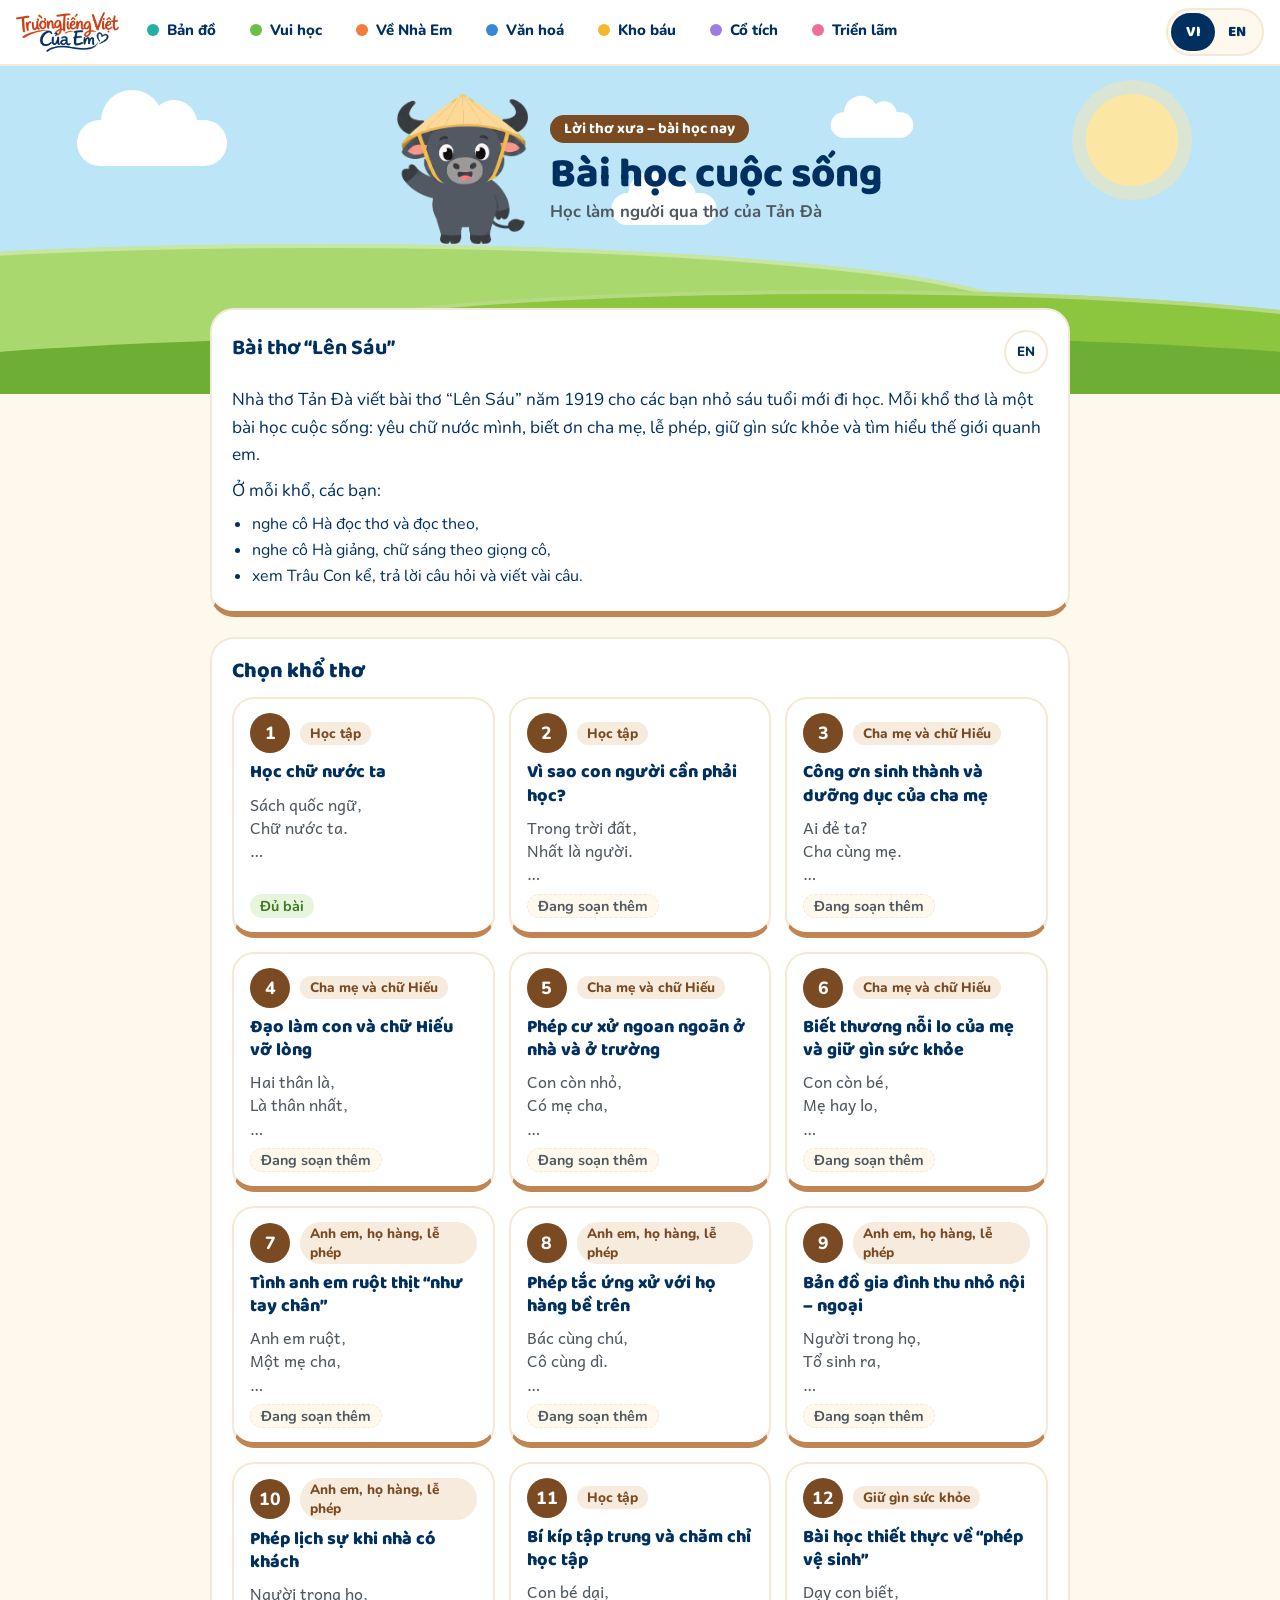
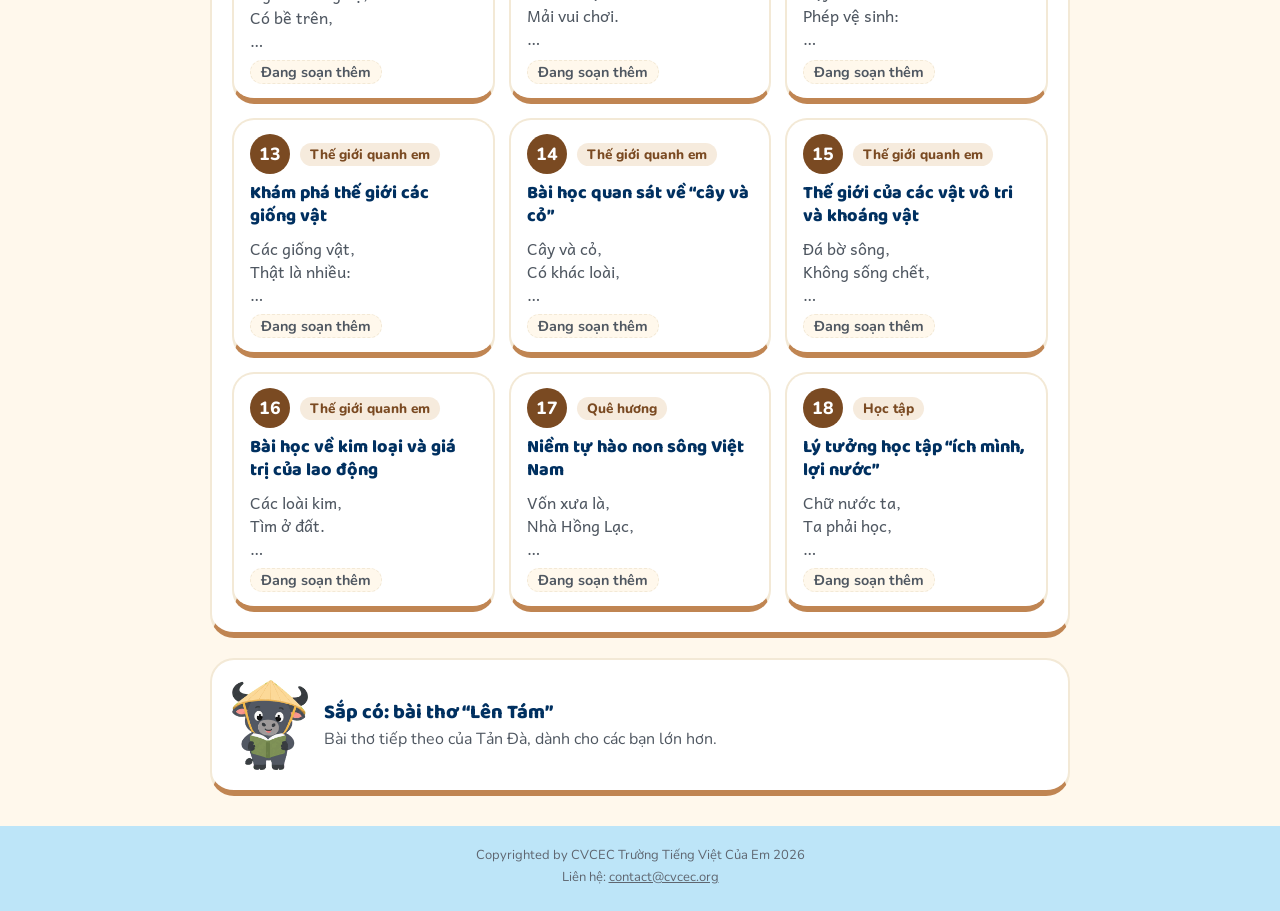
==== index.html @ e5b730c1 "Khung góc Bài học cuộc sống: 18 khổ Lên Sáu Co-Authored-By: Claude Opus 5.5 <noreply@anthropic.com> " ====
<!DOCTYPE html>
<html lang="vi">
<head>
<meta charset="utf-8">
<meta name="viewport" content="width=device-width, initial-scale=1">
<title>Bài học cuộc sống – Trường Tiếng Việt Của Em</title>
<link rel="stylesheet" href="v1/cvcec-chung.css">
<link rel="stylesheet" href="css/bai.css">
<script src="v1/cvcec-chung.js" defer></script>
<script src="data/lensau/danh-sach.js"></script>
<style>
  .gt { margin-top: -86px; position: relative; z-index: 2; }
  .gt h2 { font-family: var(--ttv-phong-tieu-de); font-size: 1.35rem; margin: 0 0 8px; }
  .gt p { margin: 0 0 8px; font-size: 1.08rem; line-height: 1.6; }
  .gt ul { margin: 6px 0 0; padding-left: 20px; }
  .gt li { margin: 4px 0; }
  .ds-kho { list-style: none; margin: 0; padding: 0; display: grid; grid-template-columns: repeat(auto-fill, minmax(250px, 1fr)); gap: 14px; }
  .the-kho { display: flex; flex-direction: column; gap: 8px; height: 100%; background: var(--ttv-the); border: 2px solid var(--ttv-vien);
    border-bottom: 6px solid var(--ttv-goc); border-radius: 22px; padding: 14px 16px; text-decoration: none; color: var(--ttv-chu); min-height: 44px; }
  .the-kho:hover, .the-kho:focus-visible { border-color: var(--ttv-goc); }
  .the-kho .dau { display: flex; align-items: center; gap: 10px; }
  .the-kho .so { display: inline-flex; width: 40px; height: 40px; border-radius: 50%; background: var(--ttv-goc-dam); color: #fff;
    align-items: center; justify-content: center; font-weight: 800; font-size: 1.1rem; flex: 0 0 auto; }
  .the-kho .chu-de { font-size: .85rem; font-weight: 800; background: var(--ttv-goc-nhat); color: var(--ttv-goc-dam); border-radius: 999px; padding: 2px 10px; }
  .the-kho .ten { font-family: var(--ttv-phong-tieu-de); font-weight: 800; font-size: 1.12rem; line-height: 1.3; }
  .the-kho .tho { font-family: var(--ttv-phong-tap-doc); color: var(--ttv-chu-phu); line-height: 1.45; }
  .the-kho .tho span { display: block; }
  .the-kho .tinh-trang { margin-top: auto; display: flex; align-items: center; gap: 8px; flex-wrap: wrap; font-size: .9rem; font-weight: 700; color: var(--ttv-chu-phu); }
  .the-kho .nhan-du { background: var(--ttv-dung-nen); color: var(--ttv-dung); border-radius: 999px; padding: 2px 10px; }
  .the-kho .nhan-khung { background: var(--ttv-nen); border: 1px dashed var(--ttv-vien); border-radius: 999px; padding: 1px 10px; }
  .the-kho .nhan-xong { color: var(--ttv-chu); }
  .sap { display: flex; align-items: center; gap: 16px; }
  .sap img { height: 90px; width: auto; }
  @media (max-width: 600px) { .sap { flex-direction: column; text-align: center; } }
</style>
</head>
<body class="ttv-trang">

<header class="ttv-canh bh-dau">
  <div class="bh-dau-trong">
    <img src="assets/trau-wave.png" alt="Trâu Con vẫy tay chào">
    <div class="bh-dau-chu">
      <span class="bh-nhan">Lời thơ xưa – bài học nay</span>
      <h1 class="ttv-tieu-de">Bài học cuộc sống</h1>
      <p class="bh-phu">Học làm người qua thơ của Tản Đà</p>
    </div>
  </div>
</header>

<main data-ttv-nen="don-gian">
  <div class="bh-khung">
    <section class="ttv-the gt" aria-labelledby="t-gt">
      <div class="bh-the-dau">
        <h2 id="t-gt">Bài thơ “Lên Sáu”</h2>
        <button class="bh-en" type="button" id="nut-en" aria-expanded="false" lang="en">EN</button>
      </div>
      <p class="bh-giai-en" id="en-gt" lang="en">“Lên Sáu” (Turning Six) is a poem the poet Tản Đà wrote in 1919 for six-year-olds starting school. Each verse teaches a life lesson: loving your language, thanking your parents, being polite, keeping healthy and exploring the world. Choose a verse to listen to cô Hà, follow her words and answer the questions.</p>
      <p>Nhà thơ Tản Đà viết bài thơ “Lên Sáu” năm 1919 cho các bạn nhỏ sáu tuổi mới đi học. Mỗi khổ thơ là một bài học cuộc sống: yêu chữ nước mình, biết ơn cha mẹ, lễ phép, giữ gìn sức khỏe và tìm hiểu thế giới quanh em.</p>
      <p>Ở mỗi khổ, các bạn:</p>
      <ul>
        <li>nghe cô Hà đọc thơ và đọc theo,</li>
        <li>nghe cô Hà giảng, chữ sáng theo giọng cô,</li>
        <li>xem Trâu Con kể, trả lời câu hỏi và viết vài câu.</li>
      </ul>
    </section>

    <section class="ttv-the" aria-labelledby="t-ds">
      <h2 id="t-ds" class="ttv-tieu-de" style="font-size:1.35rem;margin:0 0 14px">Chọn khổ thơ</h2>
      <ol class="ds-kho" id="ds-kho"></ol>
    </section>

    <section class="ttv-the sap" aria-label="Sắp có">
      <img src="assets/trau-reading.png" alt="">
      <div>
        <h2 class="ttv-tieu-de" style="font-size:1.25rem;margin:0 0 4px">Sắp có: bài thơ “Lên Tám”</h2>
        <p style="margin:0;color:var(--ttv-chu-phu)">Bài thơ tiếp theo của Tản Đà, dành cho các bạn lớn hơn.</p>
      </div>
    </section>
  </div>
</main>

<footer data-ttv-chan></footer>

<script>
function tao(the, lop, chu) { const el = document.createElement(the); if (lop) el.className = lop; if (chu != null) el.textContent = chu; return el; }
function docLuu(k) { try { const s = localStorage.getItem(k); return s ? JSON.parse(s) : null; } catch (e) { return null; } }
document.getElementById("nut-en").addEventListener("click", function () {
  const p = document.getElementById("en-gt"); const mo = !p.classList.contains("mo");
  p.classList.toggle("mo", mo); this.setAttribute("aria-expanded", mo ? "true" : "false");
});
(window.DANH_SACH_KHO || []).forEach(function (k) {
  const li = tao("li");
  const a = tao("a", "the-kho"); a.href = "kho.html#lensau-" + k.kho;
  const dau = tao("div", "dau"); dau.appendChild(tao("span", "so", String(k.kho))); dau.appendChild(tao("span", "chu-de", k.chuDe)); a.appendChild(dau);
  a.appendChild(tao("span", "ten", k.tieuDe));
  const tho = tao("span", "tho"); k.cauDau.forEach(function (c) { tho.appendChild(tao("span", "", c)); }); tho.appendChild(tao("span", "", "…")); a.appendChild(tho);
  const tt = tao("span", "tinh-trang");
  tt.appendChild(tao("span", k.du ? "nhan-du" : "nhan-khung", k.du ? "Đủ bài" : "Đang soạn thêm"));
  const luu = docLuu("cuocsong:lensau:kho" + k.kho);
  const soSao = luu && luu.sao ? Object.keys(luu.sao).length : 0;
  if (luu && luu.xong) tt.appendChild(tao("span", "nhan-xong", "★ Đã xong"));
  else if (soSao) tt.appendChild(tao("span", "nhan-xong", "★ " + soSao + " sao"));
  a.appendChild(tt);
  li.appendChild(a);
  document.getElementById("ds-kho").appendChild(li);
});
</script>
</body>
</html>
---- v1/cvcec-chung.css ----
/*!
 * Bộ mẫu chung "Làng Trâu Con" – Trường Tiếng Việt Của Em (CVCEC)
 * Phiên bản v1 – https://mau.cvcec.org/v1/cvcec-chung.css
 * v1 chỉ được sửa theo hướng KHÔNG làm vỡ trang đang dùng; thay đổi lớn thì tạo v2.
 *
 * Quy tắc tương phản:
 *   Chữ trắng CHỈ đặt trên --ttv-chinh (đỏ son), --ttv-chu (xanh mực),
 *   --ttv-la-phong (đỏ lá phong) và màu ĐẬM của góc học.
 *   Màu gốc và màu nhạt của góc học chỉ làm dải màu, nền thẻ, biểu tượng;
 *   chữ trên đó dùng --ttv-chu.
 */
@import url("https://fonts.googleapis.com/css2?family=Andika:wght@400;700&family=Baloo+2:wght@500;600;700;800&family=Nunito:wght@400;600;700;800&display=swap");

:root {
  /* Chữ */
  --ttv-chu: #003060;          /* xanh mực: chữ, tiêu đề */
  --ttv-chu-phu: #4F5761;      /* xám Trâu */
  --ttv-chu-mo: #5F6670;       /* dòng bản quyền */

  /* Hành động */
  --ttv-chinh: #C83818;        /* đỏ son: nút chính, chữ trắng */
  --ttv-chinh-dam: #8E2810;
  --ttv-la-phong: #C8181C;     /* trái tim, huy hiệu nhỏ */
  --ttv-sao: #F0B050;          /* vàng nón lá: sao thưởng */

  /* Nền */
  --ttv-nen: #FFF8EC;          /* kem giấy: màn đọc, màn chơi */
  --ttv-troi: #BDE5F8;         /* màn chào */
  --ttv-may: #FFFFFF;
  --ttv-mat-troi: #FCE6A4;     /* mặt trời vàng nhạt */
  --ttv-lua-sang: #A9D86E;
  --ttv-lua: #8CC63F;
  --ttv-lua-dam: #6FAE35;
  --ttv-kem-rom: #F8E3B0;
  --ttv-the: #FFFFFF;
  --ttv-vien: #F3E9D6;

  /* Phản hồi */
  --ttv-dung: #3B7A1F;
  --ttv-dung-nen: #E6F5DC;
  --ttv-sai: #B5461A;
  --ttv-sai-nen: #FDE8DC;

  /* Hình khối */
  --ttv-bo-goc: 24px;
  --ttv-bo-nut: 999px;
  --ttv-cham-toi-thieu: 44px;

  /* Phông */
  --ttv-phong: "Nunito", system-ui, sans-serif;
  --ttv-phong-tieu-de: "Baloo 2", "Nunito", sans-serif;
  --ttv-phong-tap-doc: "Andika", "Nunito", sans-serif;

  /* Màu góc học hiện tại – cvcec-chung.js gán từ TTV_DANH_SACH.
     Giá trị mặc định dưới đây chỉ là màu trung tính dự phòng. */
  --ttv-goc: var(--ttv-vien);
  --ttv-goc-dam: var(--ttv-chu);
  --ttv-goc-nhat: var(--ttv-nen);
}

/* ---------- Trang dùng phong cách chung (tuỳ chọn) ---------- */
.ttv-trang,
[data-ttv-nen="don-gian"] {
  font-family: var(--ttv-phong);
  color: var(--ttv-chu);
}
.ttv-trang { background: var(--ttv-troi); }
[data-ttv-nen="don-gian"] { background: var(--ttv-nen); }
body[data-ttv-nen="don-gian"] .ttv-canh,
body[data-ttv-nen="don-gian"] .ttv-canh-trang-tri { background: var(--ttv-nen); }
body[data-ttv-nen="don-gian"] .ttv-canh-trang-tri { display: none; }

.ttv-tieu-de {
  font-family: var(--ttv-phong-tieu-de);
  font-weight: 800;
  color: var(--ttv-chu);
  line-height: 1.15;
  margin: 0 0 .4em;
}
.ttv-chu-tap-doc {
  font-family: var(--ttv-phong-tap-doc);
  color: var(--ttv-chu);
  font-size: 1.6rem;
  line-height: 1.6;
}

/* ---------- Thẻ ---------- */
.ttv-the {
  box-sizing: border-box;
  background: var(--ttv-the);
  color: var(--ttv-chu);
  border: 2px solid var(--ttv-vien);
  border-bottom: 6px solid var(--ttv-goc);
  border-radius: var(--ttv-bo-goc);
  padding: 20px;
}

/* ---------- Nút viên thuốc ---------- */
.ttv-nut,
.ttv-nut-phu {
  box-sizing: border-box;
  display: inline-flex;
  align-items: center;
  justify-content: center;
  gap: .5em;
  min-height: var(--ttv-cham-toi-thieu);
  min-width: var(--ttv-cham-toi-thieu);
  padding: 8px 24px;
  border-radius: var(--ttv-bo-nut);
  font-family: var(--ttv-phong-tieu-de);
  font-weight: 700;
  font-size: 1.1rem;
  line-height: 1.2;
  text-decoration: none;
  cursor: pointer;
  -webkit-tap-highlight-color: transparent;
  touch-action: manipulation;
  user-select: none;
  transition: transform .08s ease, border-bottom-width .08s ease;
}
.ttv-nut {
  background: var(--ttv-chinh);
  color: #FFFFFF;
  border: 2px solid var(--ttv-chinh);
  border-bottom: 4px solid var(--ttv-chinh-dam);
}
.ttv-nut-phu {
  background: var(--ttv-the);
  color: var(--ttv-chu);
  border: 2px solid var(--ttv-chu);
  border-bottom: 4px solid var(--ttv-chu);
}
.ttv-nut:hover { background: var(--ttv-chinh-dam); border-color: var(--ttv-chinh-dam); }
.ttv-nut-phu:hover { background: var(--ttv-nen); }
.ttv-nut:active,
.ttv-nut-phu:active {
  transform: translateY(2px);
  border-bottom-width: 2px;
  margin-bottom: 2px;
}
.ttv-nut[disabled],
.ttv-nut-phu[disabled],
.ttv-nut[aria-disabled="true"],
.ttv-nut-phu[aria-disabled="true"] { opacity: .5; cursor: not-allowed; }

/* ---------- Nhãn phản hồi, sao, huy hiệu ---------- */
.ttv-nhan-dung,
.ttv-nhan-sai {
  display: inline-flex;
  align-items: center;
  min-height: 36px;
  padding: 4px 18px;
  border-radius: var(--ttv-bo-nut);
  font-family: var(--ttv-phong-tieu-de);
  font-weight: 700;
  font-size: 1.1rem;
  border: 2px solid currentColor;
}
.ttv-nhan-dung { color: var(--ttv-dung); background: var(--ttv-dung-nen); }
.ttv-nhan-sai  { color: var(--ttv-sai);  background: var(--ttv-sai-nen); }

.ttv-sao {
  display: inline-block;
  width: 40px;
  height: 40px;
  background: var(--ttv-sao);
  clip-path: polygon(50% 3%, 62% 36%, 97% 37%, 69% 58%, 79% 92%, 50% 72%, 21% 92%, 31% 58%, 3% 37%, 38% 36%);
  vertical-align: middle;
}
.ttv-sao-tat { background: var(--ttv-vien); }

.ttv-huy-hieu {
  display: inline-flex;
  align-items: center;
  padding: 2px 10px;
  border-radius: var(--ttv-bo-nut);
  background: var(--ttv-la-phong);
  color: #FFFFFF;
  font-family: var(--ttv-phong);
  font-weight: 800;
  font-size: .85rem;
}

/* ---------- Bóng thoại của Trâu Con ---------- */
.ttv-bong-thoai {
  position: relative;
  box-sizing: border-box;
  background: var(--ttv-the);
  color: var(--ttv-chu);
  border: 2px solid var(--ttv-vien);
  border-radius: var(--ttv-bo-goc);
  padding: 16px 20px;
  font-family: var(--ttv-phong-tieu-de);
  font-weight: 700;
  font-size: 1.25rem;
  line-height: 1.35;
}
.ttv-bong-thoai::after {
  content: "";
  position: absolute;
  left: -12px;
  bottom: 22px;
  width: 22px;
  height: 22px;
  background: var(--ttv-the);
  border-left: 2px solid var(--ttv-vien);
  border-bottom: 2px solid var(--ttv-vien);
  transform: rotate(45deg);
}

/* ---------- Cảnh trời – mây – ruộng bậc thang ---------- */
.ttv-canh {
  position: relative;
  overflow: hidden;
  isolation: isolate;
  background: var(--ttv-troi);
  color: var(--ttv-chu);
  padding-bottom: 120px;
}
.ttv-canh > :not(.ttv-canh-trang-tri) { position: relative; z-index: 1; }
.ttv-canh-trang-tri {
  position: absolute;
  inset: 0;
  z-index: 0;
  pointer-events: none;
  overflow: hidden;
}
.ttv-canh-trang-tri span { position: absolute; display: block; }
.ttv-mat-troi {
  top: 28px;
  right: 8%;
  width: 92px;
  height: 92px;
  border-radius: 50%;
  background: var(--ttv-mat-troi);
  box-shadow: 0 0 0 14px rgba(252, 230, 164, .45);
}
.ttv-may {
  width: 150px;
  height: 46px;
  border-radius: var(--ttv-bo-nut);
  background: var(--ttv-may);
}
.ttv-may::before,
.ttv-may::after {
  content: "";
  position: absolute;
  border-radius: 50%;
  background: var(--ttv-may);
}
.ttv-may::before { width: 62px; height: 62px; left: 24px; top: -30px; }
.ttv-may::after  { width: 46px; height: 46px; left: 74px; top: -20px; }
.ttv-may-1 { top: 54px; left: 6%; }
.ttv-may-2 { top: 120px; left: 46%; transform: scale(.7); }
.ttv-may-3 { top: 36px; right: 26%; transform: scale(.55); }

.ttv-ruong {
  left: -10%;
  width: 120%;
  border-radius: 50% 50% 0 0 / 70px 70px 0 0;
}
.ttv-ruong-1 { bottom: 0; height: 150px; background: var(--ttv-lua-sang); left: -30%; width: 110%; }
.ttv-ruong-2 { bottom: 0; height: 104px; background: var(--ttv-lua); left: 15%; width: 100%; }
.ttv-ruong-3 { bottom: 0; height: 60px;  background: var(--ttv-lua-dam); left: -10%; width: 120%; border-radius: 50% 50% 0 0 / 40px 40px 0 0; }
/* bờ ruộng: một đường kem rơm mảnh trên mép mỗi bậc */
.ttv-ruong-1, .ttv-ruong-2 { box-shadow: inset 0 4px 0 rgba(255, 255, 255, .35); }

@media (max-width: 600px) {
  .ttv-canh { padding-bottom: 90px; }
  .ttv-mat-troi { width: 64px; height: 64px; top: 18px; }
  .ttv-may-2 { display: none; }
  .ttv-ruong-1 { height: 110px; }
  .ttv-ruong-2 { height: 76px; }
  .ttv-ruong-3 { height: 44px; }
}

/* ---------- Thanh tab ---------- */
.ttv-thanh {
  all: initial;
  box-sizing: border-box;
  display: flex;
  align-items: center;
  gap: 12px;
  width: 100%;
  min-height: 64px;
  padding: 8px 16px;
  background: var(--ttv-the);
  border-bottom: 2px solid var(--ttv-vien);
  font-family: var(--ttv-phong);
  color: var(--ttv-chu);
  position: relative;
  z-index: 50;
}
.ttv-thanh *, .ttv-chan * { box-sizing: border-box; }
.ttv-thanh-logo {
  flex: 0 0 auto;
  display: inline-flex;
  align-items: center;
  min-height: var(--ttv-cham-toi-thieu);
  border-radius: 12px;
}
.ttv-thanh-logo img {
  display: block;
  height: 40px;
  width: auto;
  max-width: none;
}
.ttv-thanh-tab {
  flex: 1 1 auto;
  display: flex;
  gap: 6px;
  margin: 0;
  padding: 2px;
  list-style: none;
  overflow-x: auto;
  scrollbar-width: thin;
  -webkit-overflow-scrolling: touch;
}
.ttv-thanh-tab li { flex: 0 0 auto; margin: 0; padding: 0; }
.ttv-thanh-tab a {
  display: inline-flex;
  align-items: center;
  gap: 8px;
  min-height: var(--ttv-cham-toi-thieu);
  padding: 6px 14px;
  border-radius: 14px 14px 6px 6px;
  border-bottom: 4px solid transparent;
  font-family: var(--ttv-phong);
  font-weight: 800;
  font-size: 15px;
  line-height: 1.2;
  color: var(--ttv-chu);
  text-decoration: none;
  white-space: nowrap;
}
.ttv-thanh-tab a:hover { background: var(--ttv-nen); }
.ttv-thanh-tab a[aria-current="page"] {
  background: var(--ttv-tab-nhat);
  color: var(--ttv-tab-dam);
  border-bottom-color: var(--ttv-tab-mau);
}
.ttv-cham {
  width: 12px;
  height: 12px;
  border-radius: 50%;
  flex: 0 0 auto;
  background: var(--ttv-tab-mau);
}
.ttv-thanh-ngon-ngu {
  flex: 0 0 auto;
  display: inline-flex;
  padding: 3px;
  border: 2px solid var(--ttv-vien);
  border-radius: var(--ttv-bo-nut);
  background: var(--ttv-nen);
}
.ttv-thanh-ngon-ngu button {
  all: unset;
  box-sizing: border-box;
  min-width: var(--ttv-cham-toi-thieu);
  min-height: 38px;
  padding: 0 10px;
  display: inline-flex;
  align-items: center;
  justify-content: center;
  border-radius: var(--ttv-bo-nut);
  font-family: var(--ttv-phong-tieu-de);
  font-weight: 800;
  font-size: 15px;
  color: var(--ttv-chu);
  cursor: pointer;
}
.ttv-thanh-ngon-ngu button[aria-pressed="true"] {
  background: var(--ttv-chu);
  color: #FFFFFF;
}

@media (max-width: 760px) {
  .ttv-thanh { gap: 8px; padding: 6px 10px; min-height: 56px; }
  .ttv-thanh-logo img { height: 32px; }
  .ttv-thanh-tab a { padding: 6px 10px; font-size: 14px; }
}

/* ---------- Chân trang ---------- */
.ttv-chan {
  box-sizing: border-box;
  padding: 18px 16px 22px;
  text-align: center;
  font-family: var(--ttv-phong);
  font-size: 13px;
  line-height: 1.5;
  color: var(--ttv-chu-mo);
}
.ttv-chan p { margin: 2px 0; }
.ttv-chan a { color: var(--ttv-chu-mo); min-height: 24px; }
/* Không làm mờ bằng opacity: --ttv-chu-mo (#5F6670) đạt 5,49:1 trên nền kem và 5,80:1 trên nền trắng. */
.ttv-ban-quyen { color: var(--ttv-chu-mo); }

/* ---------- Thẻ góc học (dựng bằng TTV.taoTheGoc) ---------- */
.ttv-the-goc {
  display: flex;
  flex-direction: column;
  padding: 0;
  overflow: hidden;
  text-decoration: none;
  color: var(--ttv-chu);
  transition: transform .12s ease;
}
.ttv-the-goc:hover { transform: translateY(-3px); }
.ttv-the-goc-dai {
  height: 10px;
  background: var(--ttv-goc);
}
.ttv-the-goc-anh {
  display: flex;
  align-items: flex-end;
  justify-content: center;
  height: 140px;
  padding: 12px 12px 0;
  background: var(--ttv-goc-nhat);
}
.ttv-the-goc-anh img {
  display: block;
  max-height: 100%;
  max-width: 100%;
  width: auto;
  height: auto;
  object-fit: contain;
}
.ttv-the-goc-noi-dung {
  display: flex;
  flex-direction: column;
  gap: 6px;
  flex: 1 1 auto;
  padding: 14px 18px 18px;
}
.ttv-the-goc-ten {
  font-family: var(--ttv-phong-tieu-de);
  font-weight: 800;
  font-size: 1.25rem;
  line-height: 1.2;
  color: var(--ttv-chu);
  margin: 0;
}
.ttv-the-goc-mo-ta {
  margin: 0 0 6px;
  color: var(--ttv-chu-phu);
  font-size: .98rem;
  line-height: 1.4;
  flex: 1 1 auto;
}
.ttv-the-goc-vao {
  align-self: flex-start;
  display: inline-flex;
  align-items: center;
  min-height: var(--ttv-cham-toi-thieu);
  padding: 6px 18px;
  border-radius: var(--ttv-bo-nut);
  background: var(--ttv-goc-dam);
  color: #FFFFFF;
  font-family: var(--ttv-phong-tieu-de);
  font-weight: 700;
}

/* ---------- Focus bàn phím ---------- */
.ttv-nut:focus-visible,
.ttv-nut-phu:focus-visible,
.ttv-the-goc:focus-visible,
.ttv-thanh a:focus-visible,
.ttv-thanh button:focus-visible,
.ttv-chan a:focus-visible,
[data-ttv-nen] a:focus-visible,
[data-ttv-nen] button:focus-visible,
.ttv-trang a:focus-visible,
.ttv-trang button:focus-visible {
  outline: 3px solid var(--ttv-chu);
  outline-offset: 3px;
  box-shadow: 0 0 0 3px #FFFFFF;
}

@media (prefers-reduced-motion: reduce) {
  .ttv-nut, .ttv-nut-phu, .ttv-the-goc { transition: none; }
  .ttv-the-goc:hover { transform: none; }
}
---- css/bai.css ----
/* Màu góc "Bài học cuộc sống" – TẠM cho bản xem thử.
     Khi duyệt, chuyển vào TTV_DANH_SACH (v1/cvcec-chung.js) và xoá khối này. */
  html:root { --ttv-goc: #C08552; --ttv-goc-dam: #7A4A22; --ttv-goc-nhat: #F6EBDD; }

  * { box-sizing: border-box; }
  body { margin: 0; }
  .bh-dau { padding: 28px 20px 150px; text-align: center; }
  .bh-dau-trong { max-width: 860px; margin: 0 auto; display: flex; align-items: center; gap: 22px; justify-content: center; }
  .bh-dau img { height: 150px; width: auto; flex: 0 0 auto; }
  .bh-dau-chu { text-align: left; }
  .bh-nhan { display: inline-block; background: var(--ttv-goc-dam); color: #fff; font-family: var(--ttv-phong-tieu-de);
    font-weight: 700; font-size: .95rem; padding: 2px 14px; border-radius: var(--ttv-bo-nut); }
  .bh-dau h1 { font-size: clamp(1.9rem, 5vw, 2.6rem); margin: 8px 0 2px; }
  .bh-dau .bh-phu { margin: 0; font-weight: 700; color: var(--ttv-chu-phu); font-size: 1.05rem; }

  main { background: var(--ttv-nen); padding: 0 16px 30px; }
  .bh-khung { max-width: 860px; margin: 0 auto; display: grid; gap: 20px; }

  /* Dải 18 khổ */
  .bh-kho { margin-top: -86px; position: relative; z-index: 2; }
  .bh-kho h2 { font-family: var(--ttv-phong-tieu-de); font-size: 1.15rem; margin: 0 0 10px; }
  .bh-kho ol { list-style: none; margin: 0; padding: 0; display: flex; flex-wrap: wrap; gap: 8px; }
  .bh-kho li a, .bh-kho li span { display: inline-flex; text-decoration: none; align-items: center; justify-content: center; min-width: 44px; min-height: 44px;
    border-radius: var(--ttv-bo-nut); font-weight: 800; border: 2px solid var(--ttv-vien); color: var(--ttv-chu-phu); background: var(--ttv-the); }
  .bh-kho li.dang a, .bh-kho li.dang span { background: var(--ttv-goc-dam); color: #fff; border-color: var(--ttv-goc-dam); }
  .bh-kho li.xong a { border-color: var(--ttv-sao); background: #FFF6DF; }
  .bh-kho .bh-ve { display: inline-flex; align-items: center; min-height: 44px; font-weight: 800; color: var(--ttv-chu); text-decoration: none; margin-bottom: 6px; }
  .bh-kho .bh-ve:hover { text-decoration: underline; }
  .bh-kho p { margin: 10px 0 0; color: var(--ttv-chu-phu); font-size: .95rem; }

  .ttv-the { position: relative; }
  .bh-the-dau { display: flex; align-items: center; justify-content: space-between; gap: 12px; margin-bottom: 12px; }
  .bh-the-dau h2 { font-family: var(--ttv-phong-tieu-de); font-size: 1.35rem; margin: 0; display: flex; align-items: center; gap: 10px; }
  .bh-so { display: inline-flex; width: 34px; height: 34px; border-radius: 50%; align-items: center; justify-content: center;
    background: var(--ttv-goc-nhat); color: var(--ttv-goc-dam); font-size: 1.05rem; flex: 0 0 auto; }
  .bh-sao-muc { width: 26px; height: 26px; flex: 0 0 auto; }
  .bh-en { min-width: 44px; min-height: 44px; border-radius: var(--ttv-bo-nut); border: 2px solid var(--ttv-vien);
    background: var(--ttv-the); color: var(--ttv-chu); font-weight: 800; font-family: var(--ttv-phong); cursor: pointer; flex: 0 0 auto; }
  .bh-en[aria-expanded="true"] { background: var(--ttv-chu); color: #fff; border-color: var(--ttv-chu); }
  .bh-giai-en { display: none; background: var(--ttv-nen); border-radius: 14px; padding: 10px 14px; margin: -2px 0 12px;
    color: var(--ttv-chu-phu); font-size: .98rem; }
  .bh-giai-en.mo { display: block; }

  /* Khổ thơ */
  .bh-tho { font-family: var(--ttv-phong-tap-doc); font-size: clamp(1.35rem, 3.4vw, 1.75rem); line-height: 1.75; margin: 6px 0 16px;
    padding: 16px 18px; background: var(--ttv-goc-nhat); border-radius: 18px;
    display: grid; grid-template-columns: repeat(3, 1fr); gap: 4px 18px; }
  .bh-tho .nhom p { margin: 0; }
  @media (max-width: 700px) { .bh-tho { grid-template-columns: 1fr 1fr; } }
  @media (max-width: 420px) { .bh-tho { grid-template-columns: 1fr; gap: 10px; } }
  .bh-nua { padding: 0 4px; border-radius: 8px; transition: background .15s; box-shadow: inset 0 -4px 0 transparent;
    white-space: nowrap; display: inline-block; }
  .bh-nua.sang { background: #FDECC4; box-shadow: inset 0 -4px 0 var(--ttv-sao); }
  .bh-nut-hang { display: flex; flex-wrap: wrap; gap: 10px; align-items: center; }
  .bh-ghi { color: var(--ttv-chu-phu); font-size: .92rem; margin: 10px 0 0; }

  /* Video */
  .bh-video-cho { display: flex; align-items: center; gap: 18px; background: var(--ttv-nen); border: 2px dashed var(--ttv-goc);
    border-radius: 18px; padding: 18px; }
  .bh-video-cho img { height: 110px; width: auto; }
  .bh-video-cho p { margin: 0; font-weight: 700; }
  .bh-video-cho small { display: block; font-weight: 600; color: var(--ttv-chu-phu); margin-top: 4px; }
  video { width: 100%; border-radius: 18px; background: #000; display: block; }

  /* Dịch xuôi */
  .bh-cap { border-left: 6px solid var(--ttv-goc); padding: 4px 0 4px 14px; margin: 0 0 16px; }
  .bh-cap:last-child { margin-bottom: 0; }
  .bh-cap-tho { font-family: var(--ttv-phong-tap-doc); font-weight: 700; font-size: 1.1rem; margin: 0 0 6px; color: var(--ttv-goc-dam); line-height: 1.45; }
  .bh-cap-tho span { display: block; }
  .bh-cap-xuoi { margin: 0; font-size: 1.15rem; line-height: 1.6; }
  .bh-cap-en { margin: 6px 0 0; color: var(--ttv-chu-phu); font-size: .98rem; display: none; }
  .bh-cap-en.mo { display: block; }

  /* Thẻ từ */
  .bh-the-tu { display: grid; grid-template-columns: repeat(auto-fill, minmax(150px, 1fr)); gap: 12px; }
  .bh-tu { min-height: 120px; border-radius: 18px; border: 2px solid var(--ttv-vien); border-bottom-width: 5px;
    background: var(--ttv-the); cursor: pointer; padding: 12px; text-align: center; font-family: var(--ttv-phong); color: var(--ttv-chu); }
  .bh-tu .mat-truoc { font-family: var(--ttv-phong-tap-doc); font-size: 1.45rem; font-weight: 700; }
  .bh-tu .mat-sau { display: none; font-size: 1rem; line-height: 1.4; }
  .bh-tu .mat-sau em { display: block; font-style: normal; color: var(--ttv-chu-phu); font-size: .9rem; margin-top: 6px; }
  .bh-tu.lat { background: var(--ttv-goc-nhat); border-color: var(--ttv-goc); }
  .bh-tu.lat .mat-truoc { font-size: 1.05rem; color: var(--ttv-goc-dam); }
  .bh-tu.lat .mat-sau { display: block; }

  /* Nghe giảng */
  audio { width: 100%; }
  .bh-giang { display: flex; gap: 16px; align-items: center; }
  .bh-giang img { height: 90px; width: auto; flex: 0 0 auto; }
  .bh-giang div { flex: 1; min-width: 0; }

  /* Lời giảng */
  .bh-loi-dau { display: flex; justify-content: space-between; align-items: center; gap: 10px; margin: 16px 0 8px; }
  .bh-loi-dau h3 { margin: 0; font-family: var(--ttv-phong-tieu-de); font-size: 1.15rem; }
  .bh-loi { max-height: 460px; overflow-y: auto; border: 2px solid var(--ttv-vien); border-radius: 18px; padding: 6px; background: var(--ttv-nen); }
  .bh-doan { display: block; width: 100%; text-align: left; border: 0; background: transparent; border-radius: 14px; padding: 10px 12px;
    font: 1.12rem/1.6 var(--ttv-phong-tap-doc); color: var(--ttv-chu); cursor: pointer; min-height: 44px; }
  .bh-doan + .bh-doan { margin-top: 2px; }
  .bh-doan.dang { background: var(--ttv-the); box-shadow: inset 5px 0 0 var(--ttv-sao); }
  .bh-doan .tho { display: block; font-weight: 700; color: var(--ttv-goc-dam); padding-left: 18px; }
  .bh-doan .en { display: none; font: .98rem/1.5 var(--ttv-phong); color: var(--ttv-chu-phu); margin-top: 4px; }
  .bh-loi.hien-en .bh-doan .en { display: block; }

  /* Câu hỏi */
  .bh-cau { border-top: 2px solid var(--ttv-vien); padding: 14px 0; }
  .bh-cau:first-of-type { border-top: 0; padding-top: 0; }
  .bh-cau h3 { font-family: var(--ttv-phong-tieu-de); font-weight: 800; font-size: 1.3rem; margin: 0 0 12px; line-height: 1.35; }
  .bh-lua-chon { display: grid; gap: 10px; grid-template-columns: repeat(3, 1fr); }
  .bh-lua-chon button { display: flex; flex-direction: column; align-items: center; gap: 6px; text-align: center; min-height: 48px;
    border-radius: 18px; border: 2px solid var(--ttv-vien); border-bottom-width: 5px;
    background: var(--ttv-the); color: var(--ttv-chu); font: 700 1.02rem/1.3 var(--ttv-phong); padding: 10px 8px 12px; cursor: pointer; }
  .bh-lua-chon button .hinh { max-width: 160px; }
  .bh-lua-chon button[disabled] { cursor: default; }
  .bh-lua-chon button[disabled]:not(.dung) { opacity: .55; }
  @media (max-width: 520px) {
    .bh-lua-chon { grid-template-columns: 1fr; }
    .bh-lua-chon button { flex-direction: row; text-align: left; }
    .bh-lua-chon button .hinh { width: 104px; flex: 0 0 104px; }
  }
  .bh-ke li { font-weight: 800; }
  .bh-lua-chon button.dung { border-color: var(--ttv-dung); background: var(--ttv-dung-nen); color: var(--ttv-dung); }
  .bh-lua-chon button.sai { border-color: var(--ttv-sai); background: var(--ttv-sai-nen); color: var(--ttv-sai); }
  .bh-phan-hoi { margin-top: 10px; display: none; align-items: flex-start; gap: 10px; flex-wrap: wrap; }
  .bh-phan-hoi.hien { display: flex; }
  .bh-phan-hoi span.giai { flex: 1 1 260px; color: var(--ttv-chu-phu); padding-top: 4px; }
  .bh-ke { background: var(--ttv-goc-nhat); border-radius: 16px; padding: 12px 16px; margin-top: 6px; }
  .bh-ke h3 { margin: 0 0 6px; font-size: 1.05rem; }
  .bh-ke ul { margin: 0; padding-left: 20px; }
  .bh-ke li { margin: 4px 0; }

  /* Viết */
  .bh-muc { display: flex; gap: 8px; flex-wrap: wrap; margin-bottom: 14px; }
  .bh-muc button { min-height: 44px; border-radius: var(--ttv-bo-nut); border: 2px solid var(--ttv-vien); background: var(--ttv-the);
    color: var(--ttv-chu); font: 800 1rem var(--ttv-phong); padding: 6px 16px; cursor: pointer; }
  .bh-muc button[aria-selected="true"] { background: var(--ttv-goc-dam); border-color: var(--ttv-goc-dam); color: #fff; }
  .bh-viet-phan { display: none; }
  .bh-viet-phan.mo { display: block; }
  .bh-cau-dien { font-family: var(--ttv-phong-tap-doc); font-size: 1.3rem; line-height: 2.3; }
  .bh-o { display: inline-flex; min-width: 92px; min-height: 44px; vertical-align: middle; align-items: center; justify-content: center;
    border: 2px dashed var(--ttv-goc); border-radius: 12px; padding: 0 10px; margin: 0 2px; background: var(--ttv-the); cursor: pointer;
    font: inherit; color: var(--ttv-chu); }
  .bh-o.co { border-style: solid; background: var(--ttv-goc-nhat); }
  .bh-o.dung { border-color: var(--ttv-dung); background: var(--ttv-dung-nen); }
  .bh-o.sai { border-color: var(--ttv-sai); background: var(--ttv-sai-nen); }
  .bh-kho-tu { display: flex; flex-wrap: wrap; gap: 8px; margin: 12px 0; }
  .bh-kho-tu button { min-height: 44px; border-radius: var(--ttv-bo-nut); border: 2px solid var(--ttv-chu); background: var(--ttv-the);
    color: var(--ttv-chu); font: 700 1.1rem var(--ttv-phong-tap-doc); padding: 4px 16px; cursor: pointer; }
  .bh-kho-tu button[disabled] { opacity: .35; cursor: default; }
  .bh-goi-y { margin: 0 0 6px; font-weight: 800; }
  .bh-viet-phan label { display: block; font-weight: 800; margin: 12px 0 6px; }
  textarea { width: 100%; min-height: 64px; border-radius: 14px; border: 2px solid var(--ttv-vien); padding: 10px 12px;
    font: 1.15rem/1.6 var(--ttv-phong-tap-doc); color: var(--ttv-chu); background: var(--ttv-the); resize: vertical; }
  textarea:focus { outline: 3px solid var(--ttv-sao); border-color: var(--ttv-sao); }
  textarea.dai { min-height: 180px; }
  .bh-tu-goi-y { display: flex; flex-wrap: wrap; gap: 6px; margin: 8px 0 0; padding: 0; list-style: none; }
  .bh-tu-goi-y li { background: var(--ttv-nen); border: 1px solid var(--ttv-vien); border-radius: var(--ttv-bo-nut); padding: 3px 12px;
    font-family: var(--ttv-phong-tap-doc); }
  .bh-goi-y-ds { margin: 6px 0 0; padding-left: 20px; }
  .bh-dem { color: var(--ttv-chu-phu); font-size: .92rem; margin: 6px 0 0; }

  /* Bài học + việc tốt */
  .bh-bai-hoc { display: flex; gap: 18px; align-items: center; }
  .bh-bai-hoc img { height: 120px; width: auto; flex: 0 0 auto; }
  .bh-bai-hoc ul { margin: 0; padding-left: 0; list-style: none; font-family: var(--ttv-phong-tieu-de); font-weight: 700; font-size: 1.25rem; }
  .bh-bai-hoc li { margin: 4px 0; }
  .bh-bai-hoc li::before { content: "★ "; color: var(--ttv-sao); }
  .bh-viec { margin-top: 16px; padding-top: 14px; border-top: 2px solid var(--ttv-vien); }
  .bh-viec p { margin: 0 0 10px; font-size: 1.08rem; }
  .bh-ngay { display: flex; flex-wrap: wrap; gap: 8px; }
  .bh-ngay button { min-width: 64px; min-height: 52px; border-radius: 16px; border: 2px solid var(--ttv-vien); background: var(--ttv-the);
    color: var(--ttv-chu); font: 800 .95rem var(--ttv-phong); cursor: pointer; padding: 4px 8px; }
  .bh-ngay button[aria-pressed="true"] { background: var(--ttv-dung-nen); border-color: var(--ttv-dung); color: var(--ttv-dung); }

  /* Tổng sao */
  .bh-tong { text-align: center; }
  .bh-tong .ttv-sao, .bh-tong .ttv-sao-tat { margin: 0 3px; }
  .bh-tong p { margin: 8px 0 0; font-weight: 800; font-size: 1.1rem; }
  .bh-nguon { text-align: center; color: var(--ttv-chu-phu); font-size: .9rem; margin: 6px 0 0; }

  @media (max-width: 600px) {
    .bh-dau-trong { flex-direction: column; gap: 6px; }
    .bh-dau-chu { text-align: center; }
    .bh-dau img { height: 120px; }
    .bh-video-cho, .bh-bai-hoc, .bh-giang { flex-direction: column; text-align: center; }
    .ttv-the { padding: 16px; }
    .bh-tho { padding: 10px 10px; }
  }

  /* Phần đang soạn */
  .bh-sap-co ul { margin: 0; padding-left: 0; list-style: none; display: grid; gap: 8px; }
  .bh-sap-co li { display: flex; align-items: center; gap: 10px; background: var(--ttv-nen); border: 2px dashed var(--ttv-vien);
    border-radius: 14px; padding: 10px 14px; font-weight: 700; color: var(--ttv-chu-phu); }
  .bh-sap-co li::before { content: "⏳"; }
  /* Chuyển khổ */
  .bh-chuyen { display: flex; justify-content: space-between; gap: 10px; flex-wrap: wrap; }
  .bh-chuyen a { text-decoration: none; }
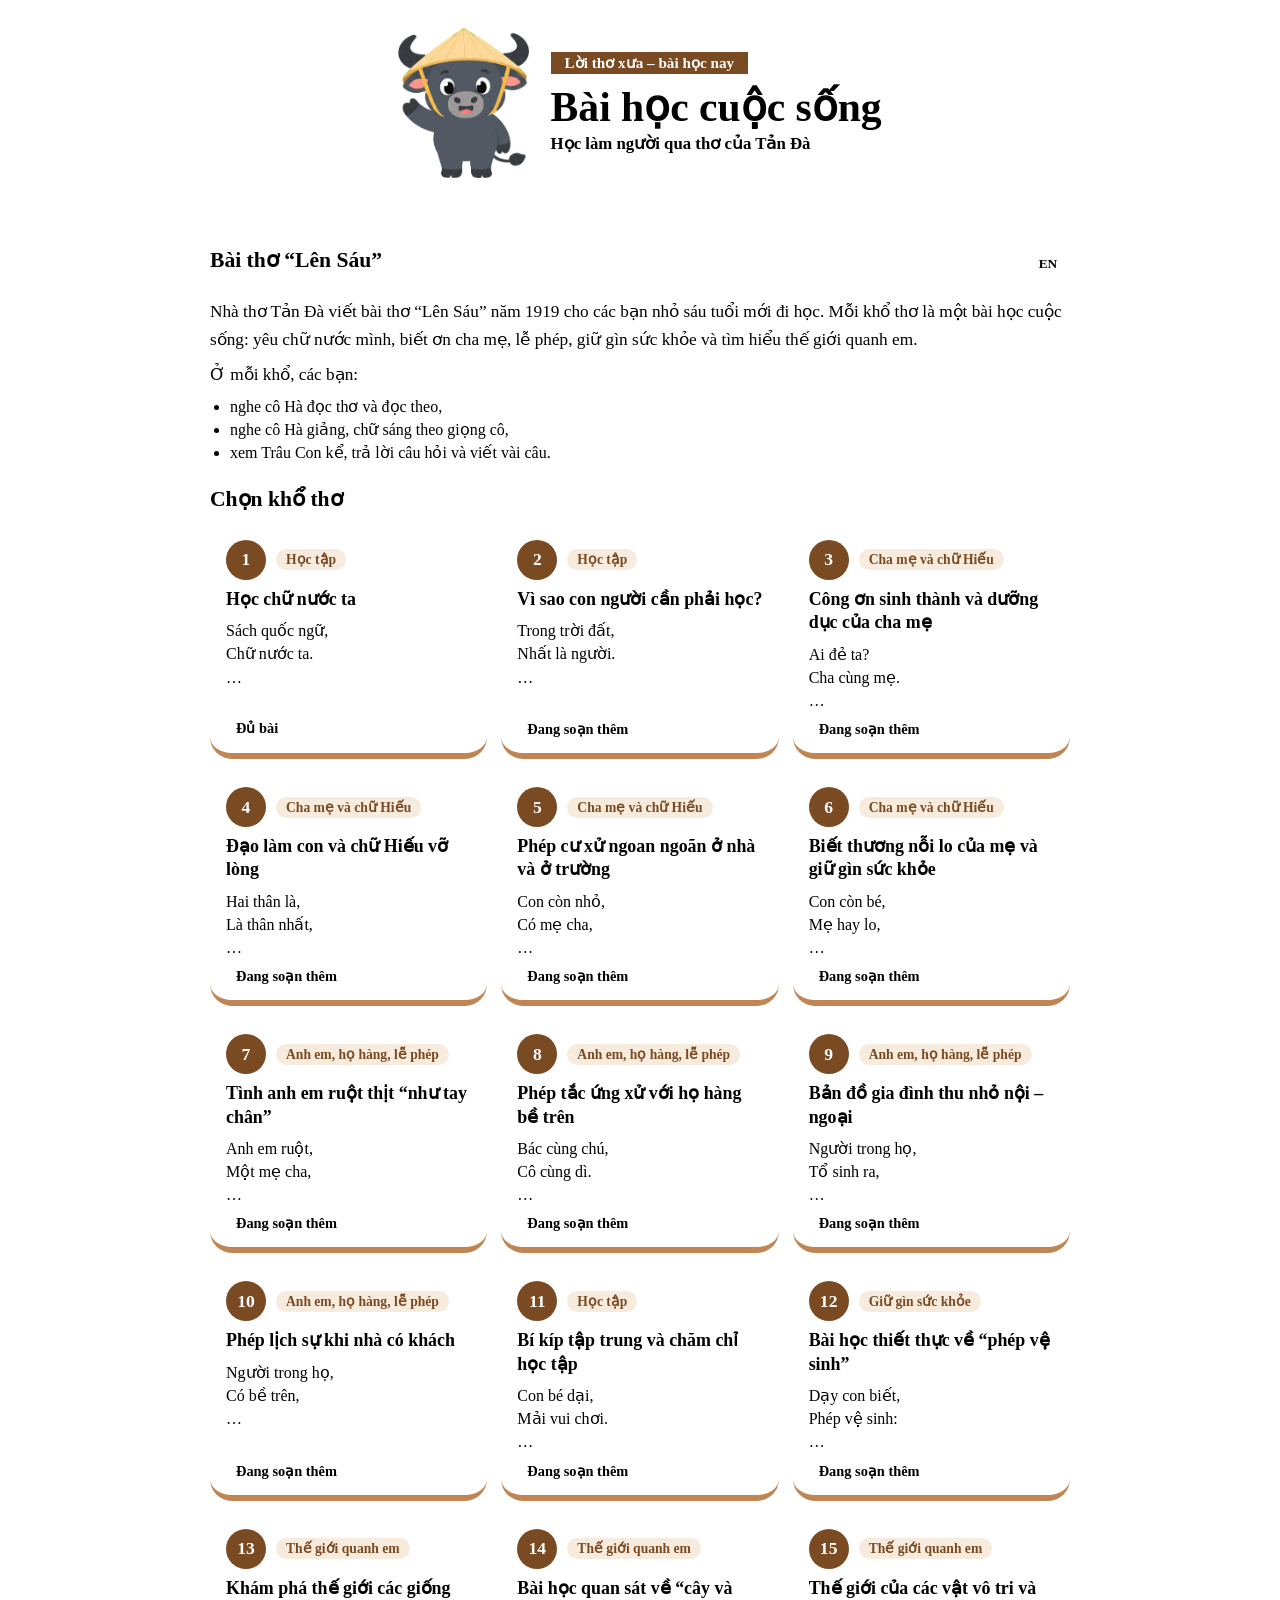
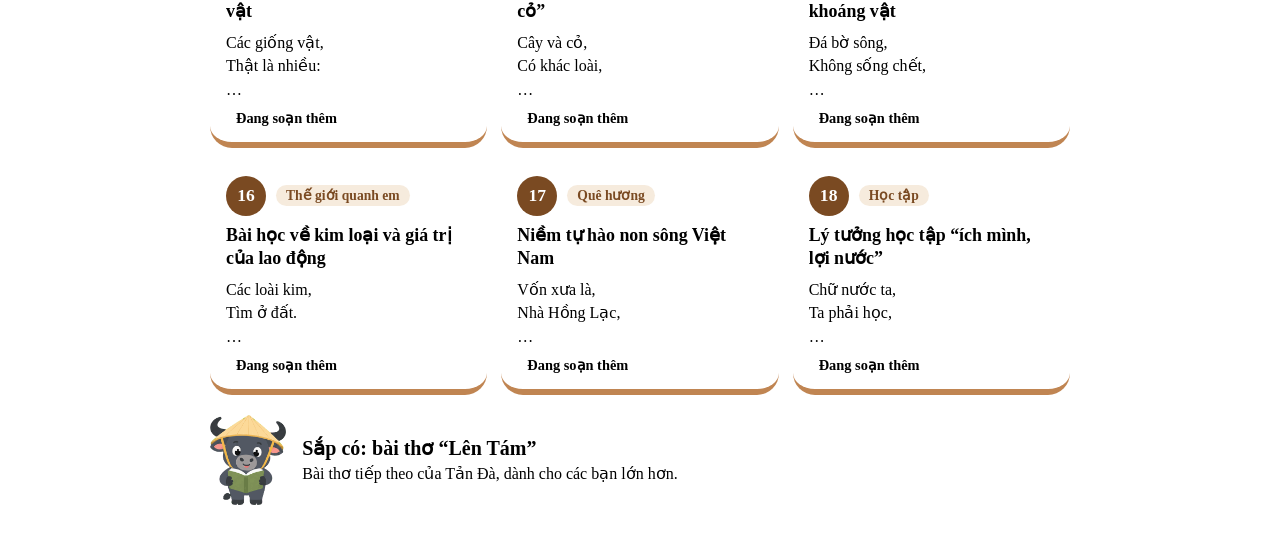
==== commit 437e27ec: "Dùng bộ mẫu chung từ mau.cvcec.org Co-Authored-By: Claude Opus 5.5 <noreply@anthropic.com> Claude-Se" ====
--- a/index.html
+++ b/index.html
@@ -4,9 +4,9 @@
 <meta charset="utf-8">
 <meta name="viewport" content="width=device-width, initial-scale=1">
 <title>Bài học cuộc sống – Trường Tiếng Việt Của Em</title>
-<link rel="stylesheet" href="v1/cvcec-chung.css">
+<link rel="stylesheet" href="https://mau.cvcec.org/v1/cvcec-chung.css">
 <link rel="stylesheet" href="css/bai.css">
-<script src="v1/cvcec-chung.js" defer></script>
+<script src="https://mau.cvcec.org/v1/cvcec-chung.js" defer></script>
 <script src="data/lensau/danh-sach.js"></script>
 <style>
   .gt { margin-top: -86px; position: relative; z-index: 2; }
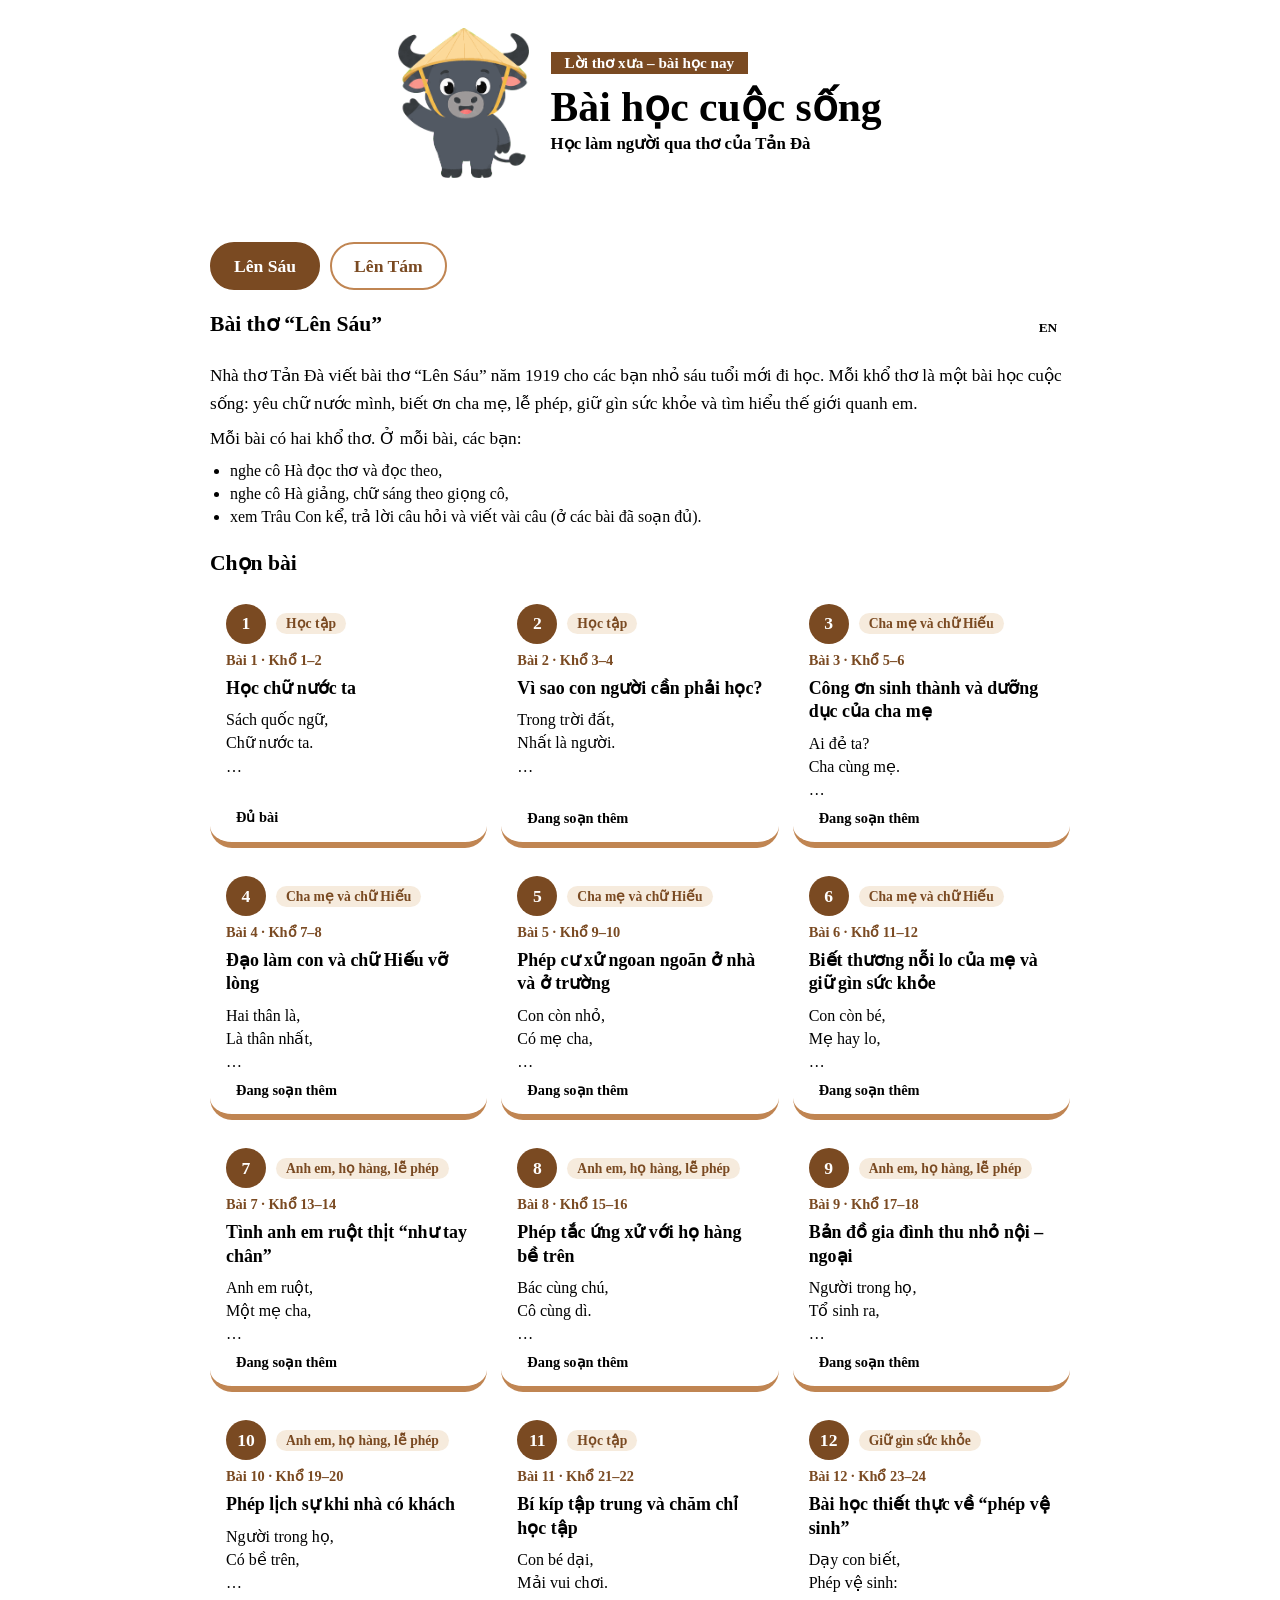
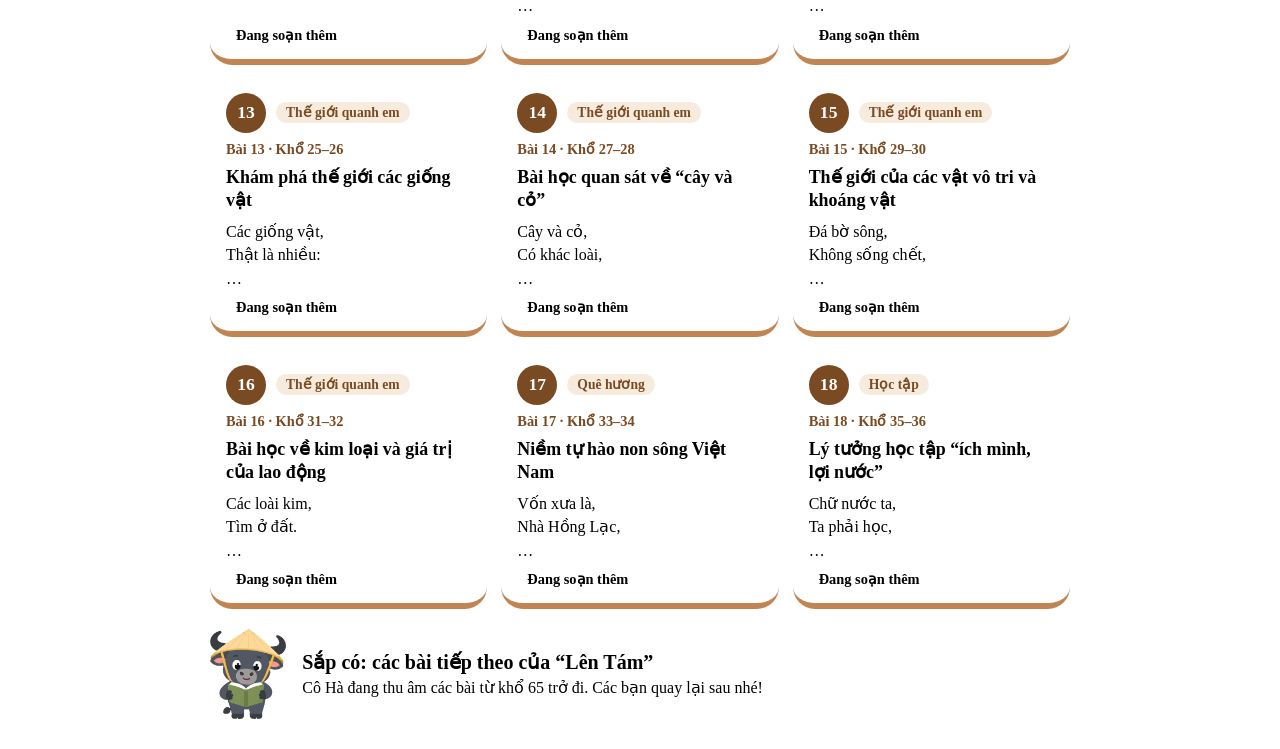
==== commit 7170326b: "Bản ghi mới Lên Sáu, thêm Lên Tám (32 bài), đổi nhãn thành Bài N · Khổ a–b - Lên Sáu: thay 18 lời gi" ====
--- a/index.html
+++ b/index.html
@@ -8,6 +8,7 @@
 <link rel="stylesheet" href="css/bai.css">
 <script src="https://mau.cvcec.org/v1/cvcec-chung.js" defer></script>
 <script src="data/lensau/danh-sach.js"></script>
+<script src="data/lentam/danh-sach.js"></script>
 <style>
   .gt { margin-top: -86px; position: relative; z-index: 2; }
   .gt h2 { font-family: var(--ttv-phong-tieu-de); font-size: 1.35rem; margin: 0 0 8px; }
@@ -22,6 +23,7 @@
   .the-kho .so { display: inline-flex; width: 40px; height: 40px; border-radius: 50%; background: var(--ttv-goc-dam); color: #fff;
     align-items: center; justify-content: center; font-weight: 800; font-size: 1.1rem; flex: 0 0 auto; }
   .the-kho .chu-de { font-size: .85rem; font-weight: 800; background: var(--ttv-goc-nhat); color: var(--ttv-goc-dam); border-radius: 999px; padding: 2px 10px; }
+  .the-kho .nhan-kho { font-size: .9rem; font-weight: 800; color: var(--ttv-goc-dam); }
   .the-kho .ten { font-family: var(--ttv-phong-tieu-de); font-weight: 800; font-size: 1.12rem; line-height: 1.3; }
   .the-kho .tho { font-family: var(--ttv-phong-tap-doc); color: var(--ttv-chu-phu); line-height: 1.45; }
   .the-kho .tho span { display: block; }
@@ -29,6 +31,10 @@
   .the-kho .nhan-du { background: var(--ttv-dung-nen); color: var(--ttv-dung); border-radius: 999px; padding: 2px 10px; }
   .the-kho .nhan-khung { background: var(--ttv-nen); border: 1px dashed var(--ttv-vien); border-radius: 999px; padding: 1px 10px; }
   .the-kho .nhan-xong { color: var(--ttv-chu); }
+  .chon-bai { display: flex; gap: 10px; flex-wrap: wrap; margin: 0 0 16px; }
+  .chon-bai button { min-height: 48px; padding: 8px 22px; border-radius: 999px; border: 2px solid var(--ttv-goc); background: var(--ttv-the);
+    color: var(--ttv-goc-dam); font: inherit; font-weight: 800; font-size: 1.1rem; cursor: pointer; }
+  .chon-bai button[aria-selected="true"] { background: var(--ttv-goc-dam); border-color: var(--ttv-goc-dam); color: #fff; }
   .sap { display: flex; align-items: center; gap: 16px; }
   .sap img { height: 90px; width: auto; }
   @media (max-width: 600px) { .sap { flex-direction: column; text-align: center; } }
@@ -50,30 +56,34 @@
 <main data-ttv-nen="don-gian">
   <div class="bh-khung">
     <section class="ttv-the gt" aria-labelledby="t-gt">
+      <div class="chon-bai" role="tablist" aria-label="Chọn bài thơ">
+        <button type="button" role="tab" data-bai="lensau" aria-selected="true">Lên Sáu</button>
+        <button type="button" role="tab" data-bai="lentam" aria-selected="false">Lên Tám</button>
+      </div>
       <div class="bh-the-dau">
-        <h2 id="t-gt">Bài thơ “Lên Sáu”</h2>
+        <h2 id="t-gt"></h2>
         <button class="bh-en" type="button" id="nut-en" aria-expanded="false" lang="en">EN</button>
       </div>
-      <p class="bh-giai-en" id="en-gt" lang="en">“Lên Sáu” (Turning Six) is a poem the poet Tản Đà wrote in 1919 for six-year-olds starting school. Each verse teaches a life lesson: loving your language, thanking your parents, being polite, keeping healthy and exploring the world. Choose a verse to listen to cô Hà, follow her words and answer the questions.</p>
-      <p>Nhà thơ Tản Đà viết bài thơ “Lên Sáu” năm 1919 cho các bạn nhỏ sáu tuổi mới đi học. Mỗi khổ thơ là một bài học cuộc sống: yêu chữ nước mình, biết ơn cha mẹ, lễ phép, giữ gìn sức khỏe và tìm hiểu thế giới quanh em.</p>
-      <p>Ở mỗi khổ, các bạn:</p>
+      <p class="bh-giai-en" id="en-gt" lang="en"></p>
+      <p id="vi-gt"></p>
+      <p>Mỗi bài có hai khổ thơ. Ở mỗi bài, các bạn:</p>
       <ul>
         <li>nghe cô Hà đọc thơ và đọc theo,</li>
         <li>nghe cô Hà giảng, chữ sáng theo giọng cô,</li>
-        <li>xem Trâu Con kể, trả lời câu hỏi và viết vài câu.</li>
+        <li>xem Trâu Con kể, trả lời câu hỏi và viết vài câu (ở các bài đã soạn đủ).</li>
       </ul>
     </section>
 
     <section class="ttv-the" aria-labelledby="t-ds">
-      <h2 id="t-ds" class="ttv-tieu-de" style="font-size:1.35rem;margin:0 0 14px">Chọn khổ thơ</h2>
+      <h2 id="t-ds" class="ttv-tieu-de" style="font-size:1.35rem;margin:0 0 14px">Chọn bài</h2>
       <ol class="ds-kho" id="ds-kho"></ol>
     </section>
 
-    <section class="ttv-the sap" aria-label="Sắp có">
+    <section class="ttv-the sap" id="sap-co" aria-label="Sắp có" hidden>
       <img src="assets/trau-reading.png" alt="">
       <div>
-        <h2 class="ttv-tieu-de" style="font-size:1.25rem;margin:0 0 4px">Sắp có: bài thơ “Lên Tám”</h2>
-        <p style="margin:0;color:var(--ttv-chu-phu)">Bài thơ tiếp theo của Tản Đà, dành cho các bạn lớn hơn.</p>
+        <h2 class="ttv-tieu-de" style="font-size:1.25rem;margin:0 0 4px">Sắp có: các bài tiếp theo của “Lên Tám”</h2>
+        <p style="margin:0;color:var(--ttv-chu-phu)">Cô Hà đang thu âm các bài từ khổ 65 trở đi. Các bạn quay lại sau nhé!</p>
       </div>
     </section>
   </div>
@@ -84,26 +94,60 @@
 <script>
 function tao(the, lop, chu) { const el = document.createElement(the); if (lop) el.className = lop; if (chu != null) el.textContent = chu; return el; }
 function docLuu(k) { try { const s = localStorage.getItem(k); return s ? JSON.parse(s) : null; } catch (e) { return null; } }
+/* Khoá lưu sao: Lên Sáu giữ nguyên "cuocsong:lensau:khoN" (không đổi tên). */
+function khoaKho(b, n) { return "cuocsong:" + b + (b === "lensau" ? ":kho" : ":bai") + n; }
+const THO = {
+  lensau: {
+    ten: "Lên Sáu", ds: window.DANH_SACH_KHO || [],
+    vi: "Nhà thơ Tản Đà viết bài thơ “Lên Sáu” năm 1919 cho các bạn nhỏ sáu tuổi mới đi học. Mỗi khổ thơ là một bài học cuộc sống: yêu chữ nước mình, biết ơn cha mẹ, lễ phép, giữ gìn sức khỏe và tìm hiểu thế giới quanh em.",
+    en: "“Lên Sáu” (Turning Six) is a poem the poet Tản Đà wrote in 1919 for six-year-olds starting school. Each lesson teaches a life lesson: loving your language, thanking your parents, being polite, keeping healthy and exploring the world. Choose a lesson to listen to cô Hà, follow her words and answer the questions."
+  },
+  lentam: {
+    ten: "Lên Tám", ds: window.DANH_SACH_LENTAM || [],
+    vi: "“Lên Tám” là bài thơ tiếp theo nhà thơ Tản Đà viết cho các bạn nhỏ, dành cho các bạn lớn hơn. Bài thơ dạy về con người và sự học, lòng biết ơn ông cha và cha mẹ, chữ Hiếu, tình anh em, họ hàng và việc chăm chỉ học hành.",
+    en: "“Lên Tám” (Turning Eight) is the next poem Tản Đà wrote for children, for slightly older learners. It talks about people and learning, thanking our ancestors and parents, love for your parents, brothers and sisters, family, and studying hard. In each lesson, cô Hà reads and explains two verses."
+  }
+};
+let BAI = (location.hash || "").replace("#", "");
+if (!THO[BAI]) BAI = "lensau";
 document.getElementById("nut-en").addEventListener("click", function () {
   const p = document.getElementById("en-gt"); const mo = !p.classList.contains("mo");
   p.classList.toggle("mo", mo); this.setAttribute("aria-expanded", mo ? "true" : "false");
 });
-(window.DANH_SACH_KHO || []).forEach(function (k) {
-  const li = tao("li");
-  const a = tao("a", "the-kho"); a.href = "kho.html#lensau-" + k.kho;
-  const dau = tao("div", "dau"); dau.appendChild(tao("span", "so", String(k.kho))); dau.appendChild(tao("span", "chu-de", k.chuDe)); a.appendChild(dau);
-  a.appendChild(tao("span", "ten", k.tieuDe));
-  const tho = tao("span", "tho"); k.cauDau.forEach(function (c) { tho.appendChild(tao("span", "", c)); }); tho.appendChild(tao("span", "", "…")); a.appendChild(tho);
-  const tt = tao("span", "tinh-trang");
-  tt.appendChild(tao("span", k.du ? "nhan-du" : "nhan-khung", k.du ? "Đủ bài" : "Đang soạn thêm"));
-  const luu = docLuu("cuocsong:lensau:kho" + k.kho);
-  const soSao = luu && luu.sao ? Object.keys(luu.sao).length : 0;
-  if (luu && luu.xong) tt.appendChild(tao("span", "nhan-xong", "★ Đã xong"));
-  else if (soSao) tt.appendChild(tao("span", "nhan-xong", "★ " + soSao + " sao"));
-  a.appendChild(tt);
-  li.appendChild(a);
-  document.getElementById("ds-kho").appendChild(li);
+document.querySelectorAll(".chon-bai button").forEach(function (b) {
+  b.addEventListener("click", function () {
+    BAI = b.dataset.bai;
+    try { history.replaceState(null, "", "#" + BAI); } catch (e) {}
+    ve();
+  });
 });
+function ve() {
+  const T = THO[BAI];
+  document.querySelectorAll(".chon-bai button").forEach(function (b) { b.setAttribute("aria-selected", b.dataset.bai === BAI ? "true" : "false"); });
+  document.getElementById("t-gt").textContent = "Bài thơ “" + T.ten + "”";
+  document.getElementById("vi-gt").textContent = T.vi;
+  document.getElementById("en-gt").textContent = T.en;
+  document.getElementById("sap-co").hidden = BAI !== "lentam";
+  const ol = document.getElementById("ds-kho"); ol.textContent = "";
+  T.ds.forEach(function (k) {
+    const li = tao("li");
+    const a = tao("a", "the-kho"); a.href = "kho.html#" + BAI + "-" + k.kho;
+    const dau = tao("div", "dau"); dau.appendChild(tao("span", "so", String(k.kho))); dau.appendChild(tao("span", "chu-de", k.chuDe)); a.appendChild(dau);
+    const kt = k.khoTho || [2 * k.kho - 1, 2 * k.kho];
+    a.appendChild(tao("span", "nhan-kho", "Bài " + k.kho + " · Khổ " + kt[0] + "–" + kt[1]));
+    a.appendChild(tao("span", "ten", k.tieuDe));
+    const tho = tao("span", "tho"); k.cauDau.forEach(function (c) { tho.appendChild(tao("span", "", c)); }); tho.appendChild(tao("span", "", "…")); a.appendChild(tho);
+    const tt = tao("span", "tinh-trang");
+    tt.appendChild(tao("span", k.du ? "nhan-du" : "nhan-khung", k.du ? "Đủ bài" : "Đang soạn thêm"));
+    const luu = docLuu(khoaKho(BAI, k.kho));
+    const soSao = luu && luu.sao ? Object.keys(luu.sao).length : 0;
+    if (luu && luu.xong) tt.appendChild(tao("span", "nhan-xong", "★ Đã xong"));
+    else if (soSao) tt.appendChild(tao("span", "nhan-xong", "★ " + soSao + " sao"));
+    a.appendChild(tt);
+    li.appendChild(a); ol.appendChild(li);
+  });
+}
+ve();
 </script>
 </body>
 </html>
--- a/css/bai.css
+++ b/css/bai.css
@@ -49,6 +49,9 @@
   .bh-tho .nhom p { margin: 0; }
   @media (max-width: 700px) { .bh-tho { grid-template-columns: 1fr 1fr; } }
   @media (max-width: 420px) { .bh-tho { grid-template-columns: 1fr; gap: 10px; } }
+  /* Lên Tám: 2 khổ, câu 5 chữ */
+  .bh-tho.n2 { grid-template-columns: repeat(2, minmax(0, 1fr)); gap: 10px 28px; }
+  @media (max-width: 760px) { .bh-tho.n2 { grid-template-columns: 1fr; } }
   .bh-nua { padding: 0 4px; border-radius: 8px; transition: background .15s; box-shadow: inset 0 -4px 0 transparent;
     white-space: nowrap; display: inline-block; }
   .bh-nua.sang { background: #FDECC4; box-shadow: inset 0 -4px 0 var(--ttv-sao); }
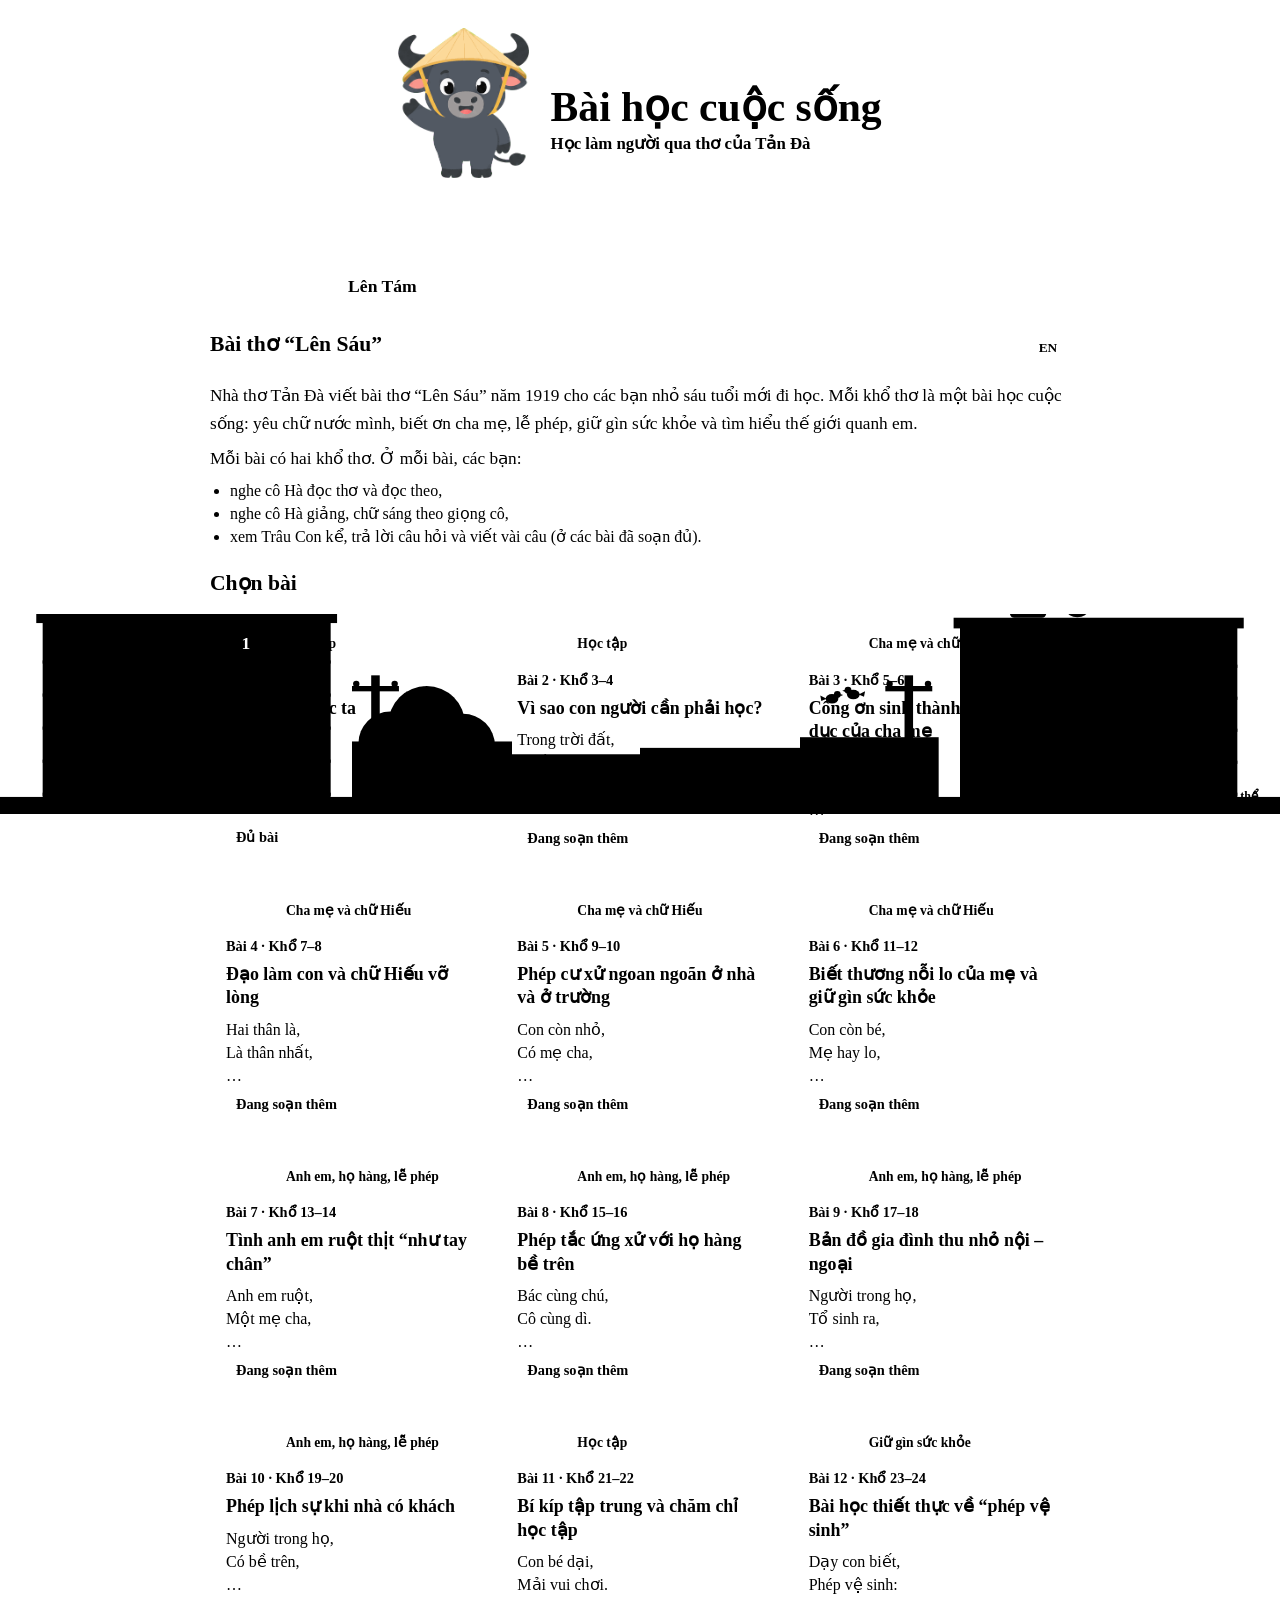
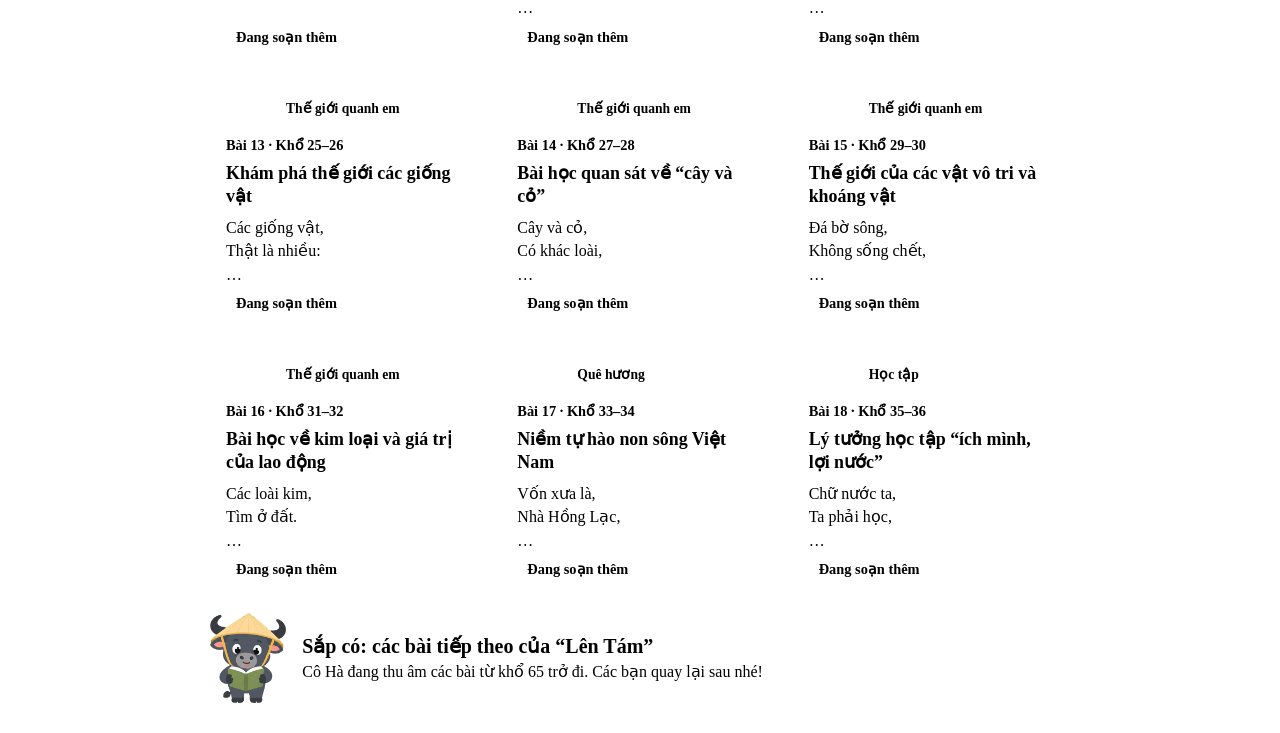
==== commit 2d2e3dfb: "Banner khu tập thể có các bạn động vật, học thử qua cổng, bỏ màu góc tạm - Banner: khu tập thể vẽ ph" ====
--- a/index.html
+++ b/index.html
@@ -7,6 +7,7 @@
 <link rel="stylesheet" href="https://mau.cvcec.org/v1/cvcec-chung.css">
 <link rel="stylesheet" href="css/bai.css">
 <script src="https://mau.cvcec.org/v1/cvcec-chung.js" defer></script>
+<script src="js/canh-tap-the.js" defer></script>
 <script src="data/lensau/danh-sach.js"></script>
 <script src="data/lentam/danh-sach.js"></script>
 <style>
--- a/css/bai.css
+++ b/css/bai.css
@@ -1,11 +1,61 @@
 
   /* Màu góc "Bài học cuộc sống" – TẠM cho bản xem thử.
      Khi duyệt, chuyển vào TTV_DANH_SACH (v1/cvcec-chung.js) và xoá khối này. */
-  html:root { --ttv-goc: #C08552; --ttv-goc-dam: #7A4A22; --ttv-goc-nhat: #F6EBDD; }
+  /* Màu góc lấy từ TTV_DANH_SACH (id "cuocsong") của bộ mẫu. */
+
+  /* ---------- Banner khu tập thể (js/canh-tap-the.js) ---------- */
+  .bh-dau .ttv-canh-trang-tri .ttv-ruong { display: none; }
+  .bh-dau .ttv-canh-trang-tri .ttv-may-2 { display: none; }
+  /* Thẻ nội dung đè lên đáy banner 86px: cảnh khu tập thể đặt ngay trên mép thẻ, phần dưới là sân */
+  .ttv-canh.bh-dau > .bh-tap-the { position: absolute; left: 0; right: 0; bottom: 86px; height: 200px; z-index: 0; pointer-events: none; }
+  .ttv-canh.bh-dau > .bh-tap-the-san { position: absolute; left: 0; right: 0; bottom: 0; height: 87px; z-index: 0; background: color-mix(in srgb, var(--ttv-kem-rom) 65%, var(--ttv-nen)); }
+  .bh-tap-the-svg { display: block; width: 100%; height: 100%; }
+  .bh-tap-the-svg.hep { display: none; }
+  .bh-dau-chu { max-width: 500px; }
+  .bh-dau .bh-phu, .bh-dau h1 { text-shadow: 0 0 6px var(--ttv-troi), 0 0 3px var(--ttv-troi), 0 0 1px var(--ttv-troi); }
+  @media (max-width: 600px) { .bh-tap-the-svg.rong { display: none; } .bh-tap-the-svg.hep { display: block; } }
+  .ttv-canh.bh-dau > .bh-tap-the-ten { position: absolute; right: 12px; bottom: 8px; z-index: 1; margin: 0; padding: 2px 10px;
+    border-radius: var(--ttv-bo-nut); background: var(--ttv-the); color: var(--ttv-chu); font-weight: 800; font-size: 12px; }
+  .ttv-canh.bh-dau > .bh-tap-the-ten { bottom: 94px; }
+  @media (max-width: 600px) { .ttv-canh.bh-dau > .bh-tap-the { height: 140px; } .ttv-canh.bh-dau { padding-bottom: 215px; } }
+  .bh-tap-the .tuong-a { fill: var(--ttv-kem-rom); }
+  .bh-tap-the .tuong-b { fill: color-mix(in srgb, var(--ttv-kem-rom) 72%, var(--ttv-sao)); }
+  .bh-tap-the .mai-nha, .bh-tap-the .cot-dien { fill: color-mix(in srgb, var(--ttv-chu-mo) 55%, var(--ttv-kem-rom)); }
+  .bh-tap-the .vien-tang { fill: color-mix(in srgb, var(--ttv-chu-mo) 30%, var(--ttv-kem-rom)); }
+  .bh-tap-the .bon-nuoc, .bh-tap-the .ghe-da { fill: color-mix(in srgb, var(--ttv-chu-mo) 40%, var(--ttv-the)); }
+  .bh-tap-the .cua-so { fill: color-mix(in srgb, var(--ttv-troi) 78%, var(--ttv-chu)); }
+  .bh-tap-the .khung-cua { stroke: var(--ttv-kem-rom); stroke-width: 2; fill: none; }
+  .bh-tap-the .cua-toi { fill: color-mix(in srgb, var(--ttv-chu) 55%, var(--ttv-kem-rom)); }
+  .bh-tap-the .chuong-cop { fill: none; stroke: var(--ttv-dung); stroke-width: 1.8; }
+  .bh-tap-the .la-cay, .bh-tap-the .tan-cay { fill: var(--ttv-lua-dam); }
+  .bh-tap-the .tan-cay-sang { fill: var(--ttv-lua-sang); }
+  .bh-tap-the .chau, .bh-tap-the .mai { fill: var(--ttv-chinh); }
+  .bh-tap-the .vang, .bh-tap-the .ga-con, .bh-tap-the .mo-ga { fill: var(--ttv-sao); }
+  .bh-tap-the .troi { fill: color-mix(in srgb, var(--ttv-troi) 55%, var(--ttv-chu)); }
+  .bh-tap-the .day-phoi { fill: none; stroke: var(--ttv-chu-mo); stroke-width: 1.2; }
+  .bh-tap-the .day-dien { fill: none; stroke: var(--ttv-chu); stroke-width: 1.4; opacity: .7; }
+  .bh-tap-the .su { fill: var(--ttv-the); }
+  .bh-tap-the .nha-xa { fill: color-mix(in srgb, var(--ttv-troi) 55%, var(--ttv-kem-rom)); }
+  .bh-tap-the .cua-xa { fill: color-mix(in srgb, var(--ttv-troi) 60%, var(--ttv-chu-mo)); opacity: .55; }
+  .bh-tap-the .san { fill: color-mix(in srgb, var(--ttv-kem-rom) 65%, var(--ttv-nen)); }
+  .bh-tap-the .co { fill: var(--ttv-lua); }
+  .bh-tap-the .than-cay, .bh-tap-the .tai-cho, .bh-tap-the .duoi-ga, .bh-tap-the .duoi-chim { fill: var(--ttv-chinh-dam); }
+  .bh-tap-the .mat { fill: var(--ttv-chu); }
+  .bh-tap-the .mui, .bh-tap-the .mao-ga { fill: var(--ttv-la-phong); }
+  .bh-tap-the .long-meo { fill: color-mix(in srgb, var(--ttv-sao) 70%, var(--ttv-chinh)); }
+  .bh-tap-the .duoi { fill: none; stroke: color-mix(in srgb, var(--ttv-sao) 70%, var(--ttv-chinh)); stroke-width: 4; stroke-linecap: round; }
+  .bh-tap-the .long-cho { fill: color-mix(in srgb, var(--ttv-kem-rom) 60%, var(--ttv-chinh-dam)); }
+  .bh-tap-the .duoi-cho { fill: none; stroke: color-mix(in srgb, var(--ttv-kem-rom) 60%, var(--ttv-chinh-dam)); stroke-width: 5; stroke-linecap: round; }
+  .bh-tap-the .mom-cho { fill: var(--ttv-kem-rom); }
+  .bh-tap-the .long-ga { fill: var(--ttv-the); stroke: color-mix(in srgb, var(--ttv-chu-mo) 40%, var(--ttv-the)); stroke-width: 1; }
+  .bh-tap-the .chan { fill: none; stroke: var(--ttv-sao); stroke-width: 2; }
+  .bh-tap-the .long-chim { fill: color-mix(in srgb, var(--ttv-chinh-dam) 55%, var(--ttv-kem-rom)); }
+  .bh-tap-the .long-bo-cau { fill: color-mix(in srgb, var(--ttv-chu-mo) 40%, var(--ttv-the)); }
+  .bh-tap-the .co-bo-cau { fill: color-mix(in srgb, var(--ttv-dung) 55%, var(--ttv-troi)); }
 
   * { box-sizing: border-box; }
   body { margin: 0; }
-  .bh-dau { padding: 28px 20px 150px; text-align: center; }
+  .bh-dau { padding: 28px 20px 170px; text-align: center; }
   .bh-dau-trong { max-width: 860px; margin: 0 auto; display: flex; align-items: center; gap: 22px; justify-content: center; }
   .bh-dau img { height: 150px; width: auto; flex: 0 0 auto; }
   .bh-dau-chu { text-align: left; }
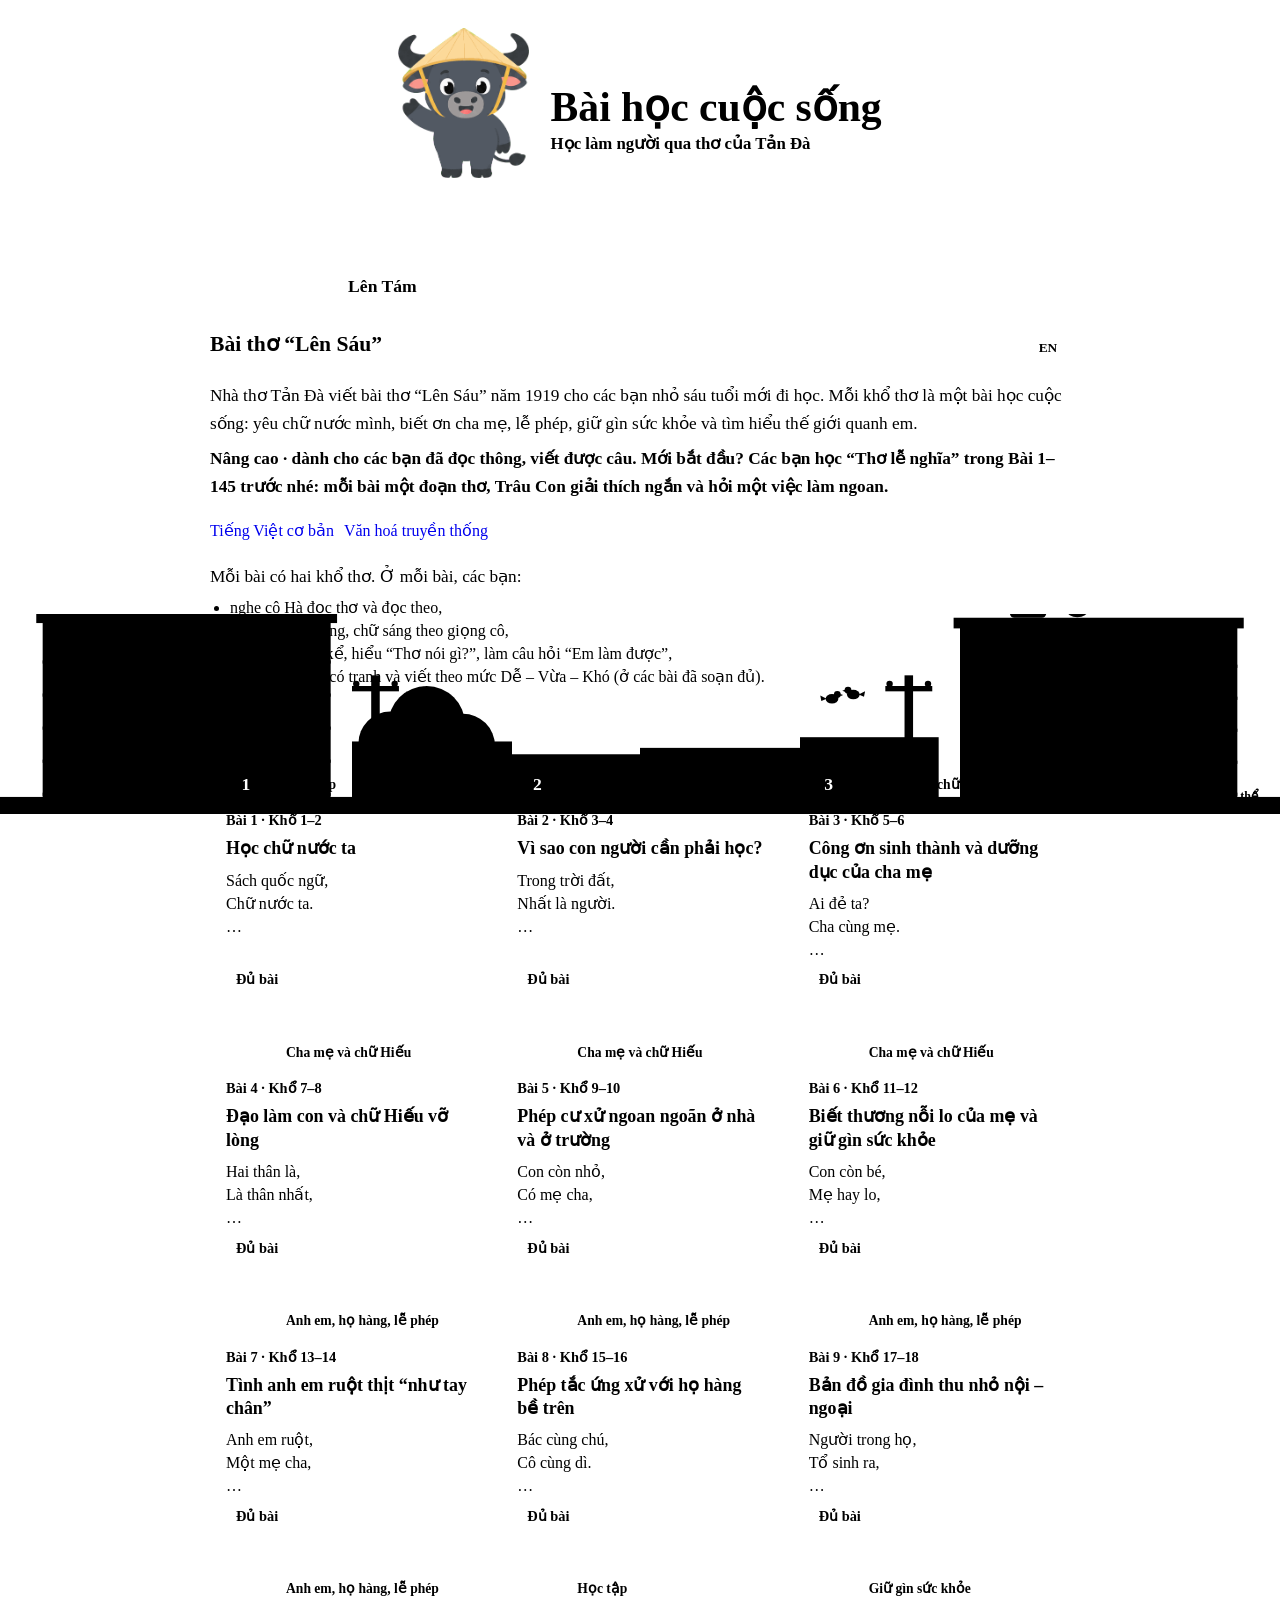
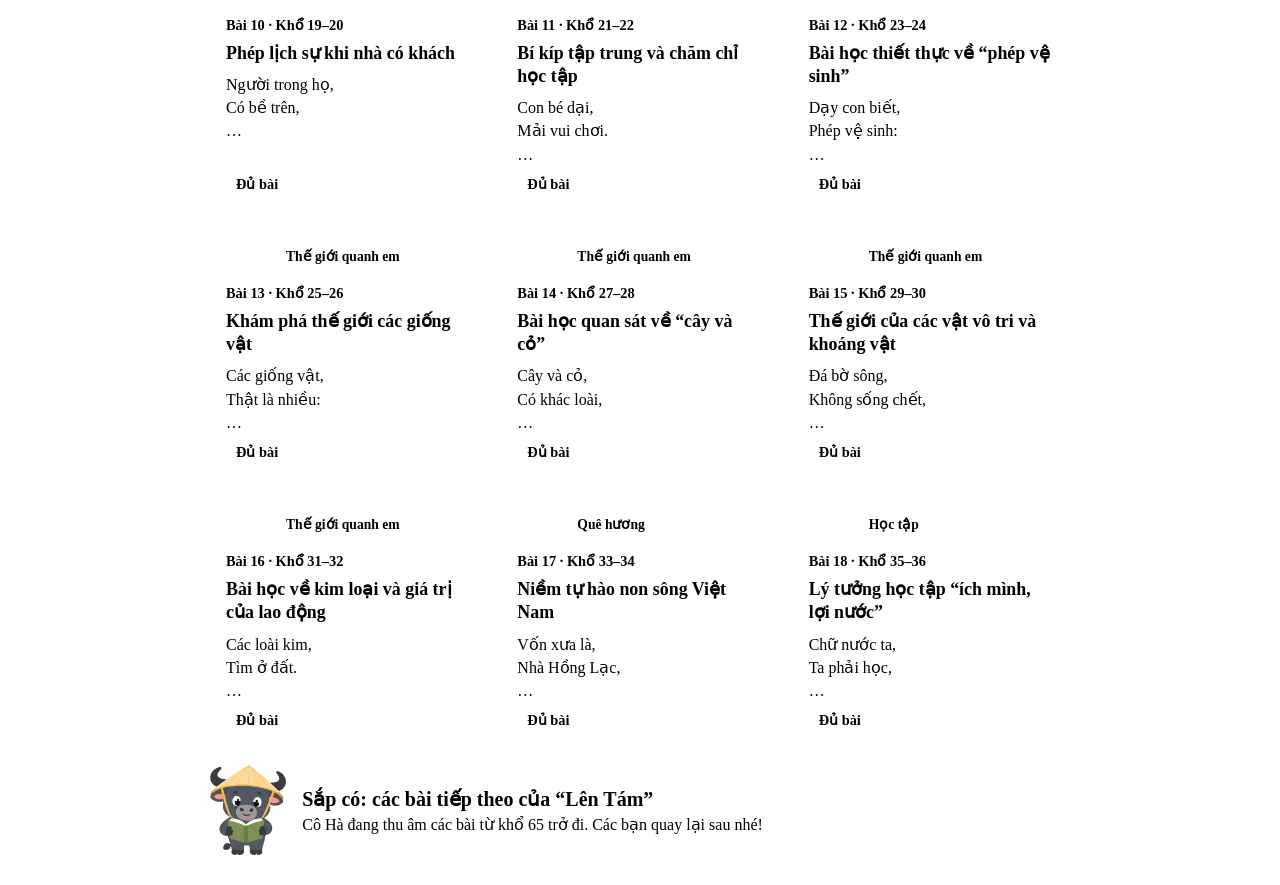
==== commit 71ab830b: "Bài học cuộc sống: gắn nhãn Nâng cao, nối với Thơ lễ nghĩa trong Bài 1–145 - Đầu mỗi bài: Nâng cao, " ====
--- a/index.html
+++ b/index.html
@@ -47,7 +47,7 @@
   <div class="bh-dau-trong">
     <img src="assets/trau-wave.png" alt="Trâu Con vẫy tay chào">
     <div class="bh-dau-chu">
-      <span class="bh-nhan">Lời thơ xưa – bài học nay</span>
+      <span class="bh-nhan">Nâng cao · Lời thơ xưa – bài học nay</span>
       <h1 class="ttv-tieu-de">Bài học cuộc sống</h1>
       <p class="bh-phu">Học làm người qua thơ của Tản Đà</p>
     </div>
@@ -67,11 +67,14 @@
       </div>
       <p class="bh-giai-en" id="en-gt" lang="en"></p>
       <p id="vi-gt"></p>
+      <p class="bh-noi-bai"><b>Nâng cao</b> · dành cho các bạn đã đọc thông, viết được câu. Mới bắt đầu? Các bạn học “Thơ lễ nghĩa” trong Bài 1–145 trước nhé: mỗi bài một đoạn thơ, Trâu Con giải thích ngắn và hỏi một việc làm ngoan.</p>
+      <div class="bh-noi-nut"><a class="ttv-nut-phu" href="https://vietclass.cvcec.org/#baihoc" target="_top">Tiếng Việt cơ bản</a><a class="ttv-nut-phu" href="https://vietclass.cvcec.org/#vanhoa" target="_top">Văn hoá truyền thống</a></div>
       <p>Mỗi bài có hai khổ thơ. Ở mỗi bài, các bạn:</p>
       <ul>
         <li>nghe cô Hà đọc thơ và đọc theo,</li>
         <li>nghe cô Hà giảng, chữ sáng theo giọng cô,</li>
-        <li>xem Trâu Con kể, trả lời câu hỏi và viết vài câu (ở các bài đã soạn đủ).</li>
+        <li>xem Trâu Con kể, hiểu “Thơ nói gì?”, làm câu hỏi “Em làm được”,</li>
+        <li>trả lời câu hỏi có tranh và viết theo mức Dễ – Vừa – Khó (ở các bài đã soạn đủ).</li>
       </ul>
     </section>
 
--- a/css/bai.css
+++ b/css/bai.css
@@ -11,7 +11,7 @@
   .ttv-canh.bh-dau > .bh-tap-the-san { position: absolute; left: 0; right: 0; bottom: 0; height: 87px; z-index: 0; background: color-mix(in srgb, var(--ttv-kem-rom) 65%, var(--ttv-nen)); }
   .bh-tap-the-svg { display: block; width: 100%; height: 100%; }
   .bh-tap-the-svg.hep { display: none; }
-  .bh-dau-chu { max-width: 500px; }
+  .bh-dau-chu { max-width: 450px; }
   .bh-dau .bh-phu, .bh-dau h1 { text-shadow: 0 0 6px var(--ttv-troi), 0 0 3px var(--ttv-troi), 0 0 1px var(--ttv-troi); }
   @media (max-width: 600px) { .bh-tap-the-svg.rong { display: none; } .bh-tap-the-svg.hep { display: block; } }
   .ttv-canh.bh-dau > .bh-tap-the-ten { position: absolute; right: 12px; bottom: 8px; z-index: 1; margin: 0; padding: 2px 10px;
@@ -247,3 +247,16 @@
   /* Chuyển khổ */
   .bh-chuyen { display: flex; justify-content: space-between; gap: 10px; flex-wrap: wrap; }
   .bh-chuyen a { text-decoration: none; }
+
+/* ---------- Nối với trình độ cơ bản, Em làm được, gợi ý mức viết (16-11-2026) ---------- */
+.bh-noi { display: grid; gap: 8px; border: 2px dashed var(--ttv-goc, var(--ttv-vien)); }
+.bh-noi p { margin: 0; }
+.bh-noi-nhan { justify-self: start; padding: 2px 12px; border-radius: var(--ttv-bo-nut); background: var(--ttv-goc-dam); color: #FFFFFF; font-weight: 800; font-size: .9rem; letter-spacing: .04em; }
+.bh-noi-bai { font-weight: 700; }
+.bh-noi-nut { display: flex; flex-wrap: wrap; gap: 10px; margin: 6px 0 10px; }
+.bh-noi-nut a { min-height: 44px; display: inline-flex; align-items: center; text-decoration: none; }
+.bh-lam button { min-height: 56px; font-weight: 700; font-size: 1.05rem; padding: 10px 14px; text-align: left; }
+.bh-muc button { display: inline-flex; flex-direction: column; align-items: center; gap: 2px; min-height: 52px; }
+.bh-muc-goi-y { font-size: .78rem; font-weight: 700; opacity: .85; }
+.bh-lua-chon.bh-lam { grid-template-columns: repeat(2, 1fr); }
+@media (max-width: 600px) { .bh-lua-chon.bh-lam { grid-template-columns: 1fr; } }
